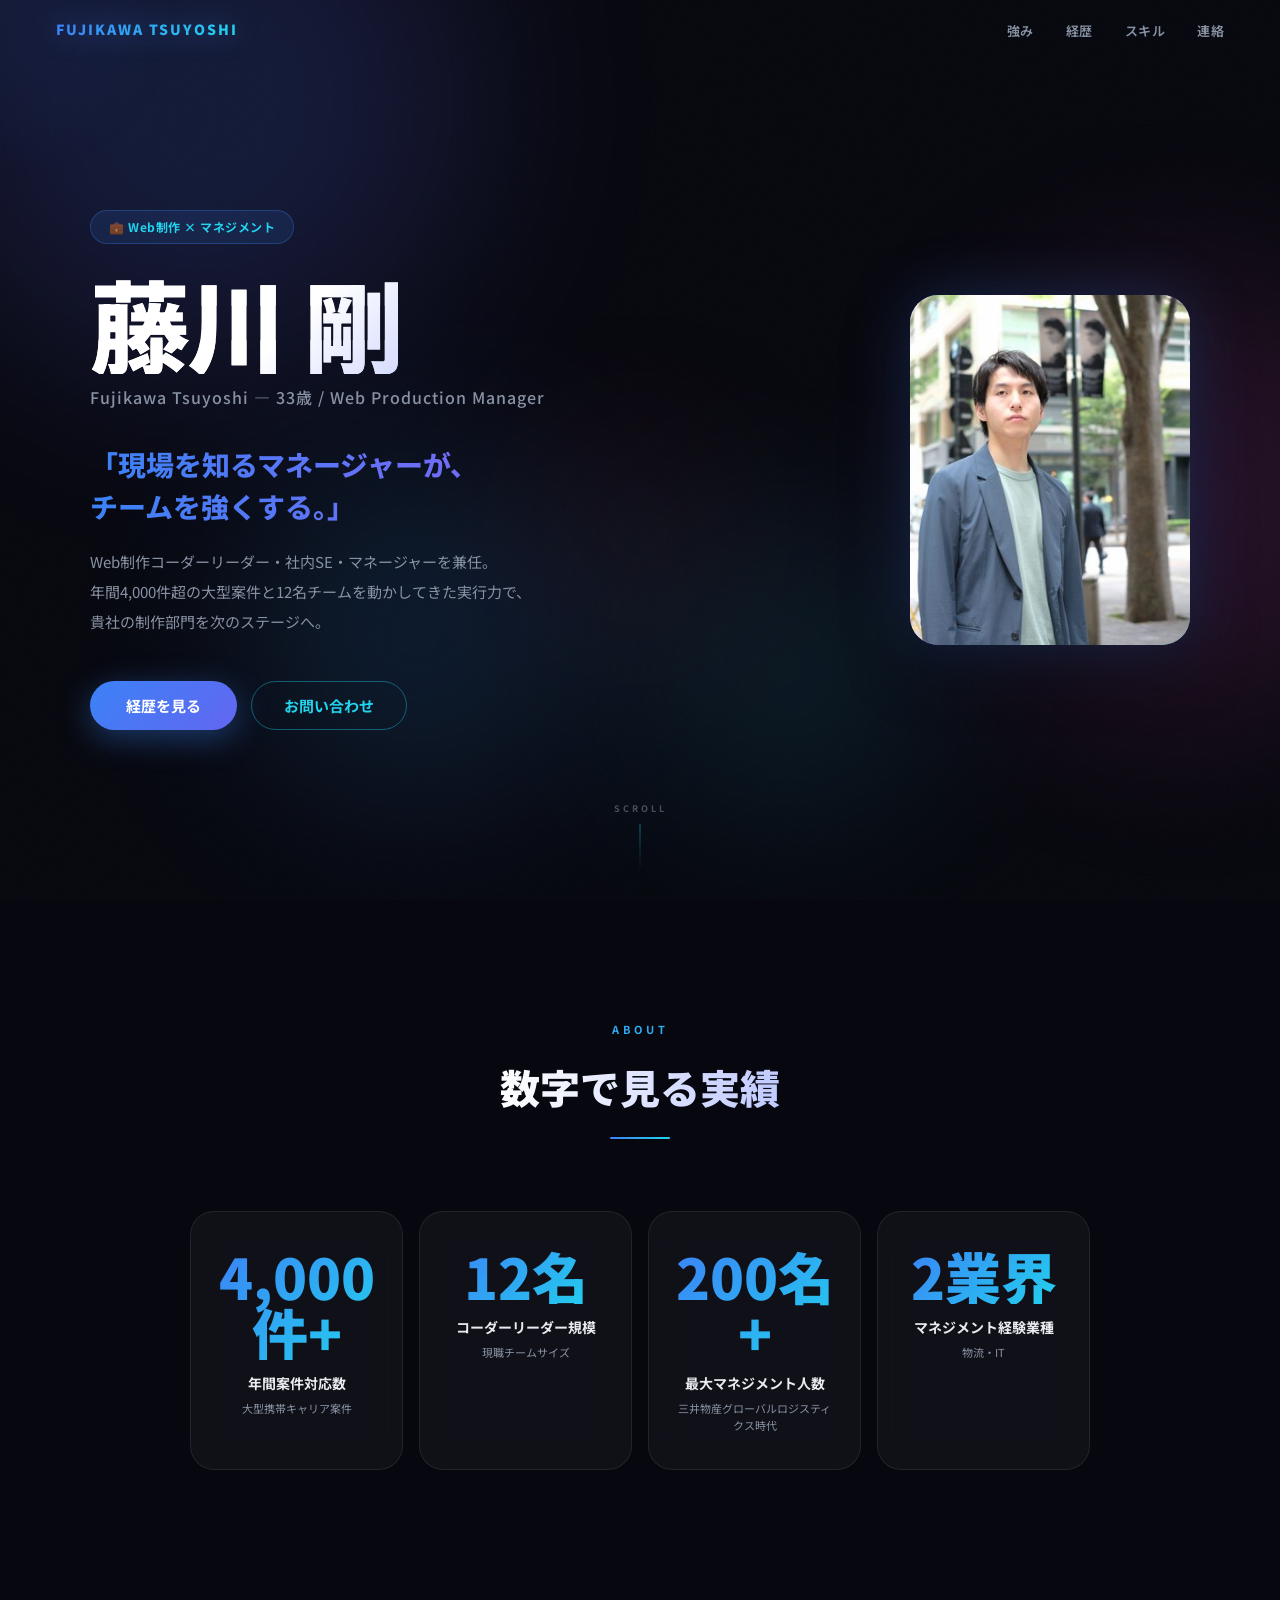
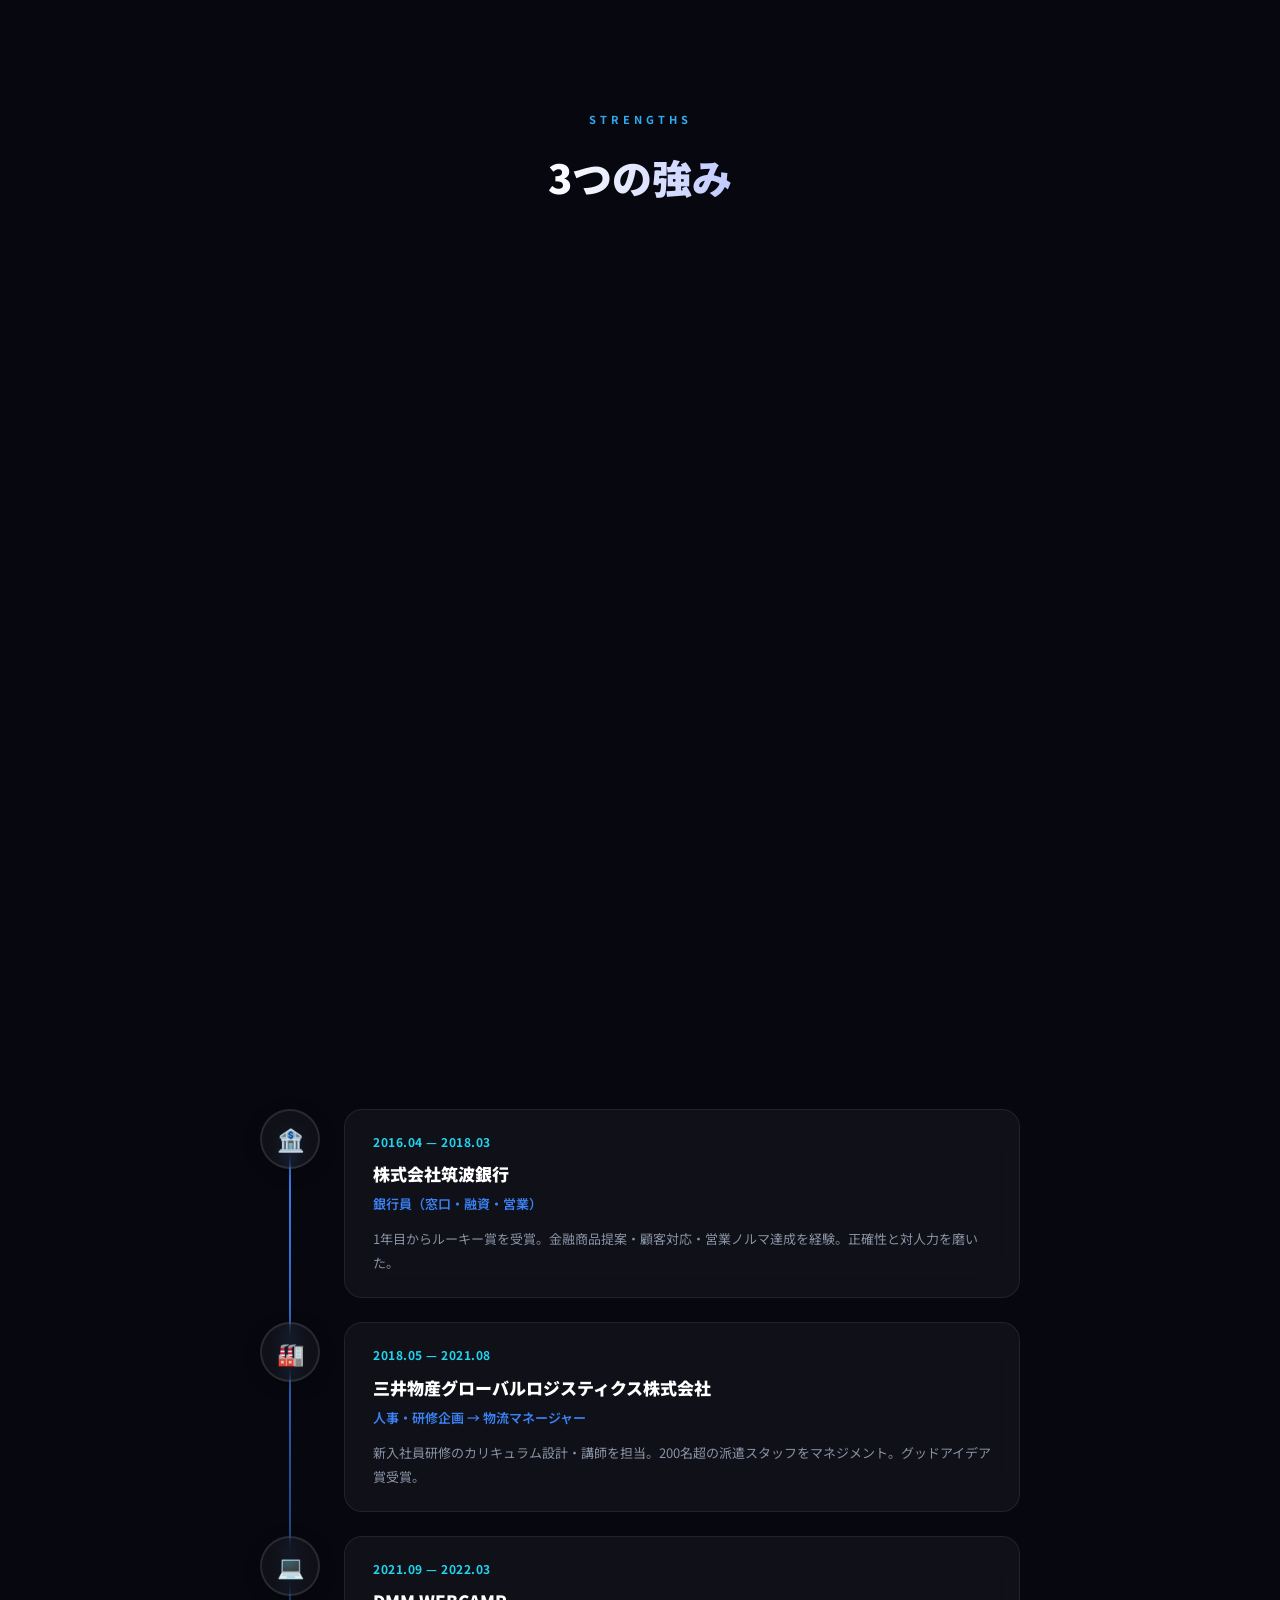
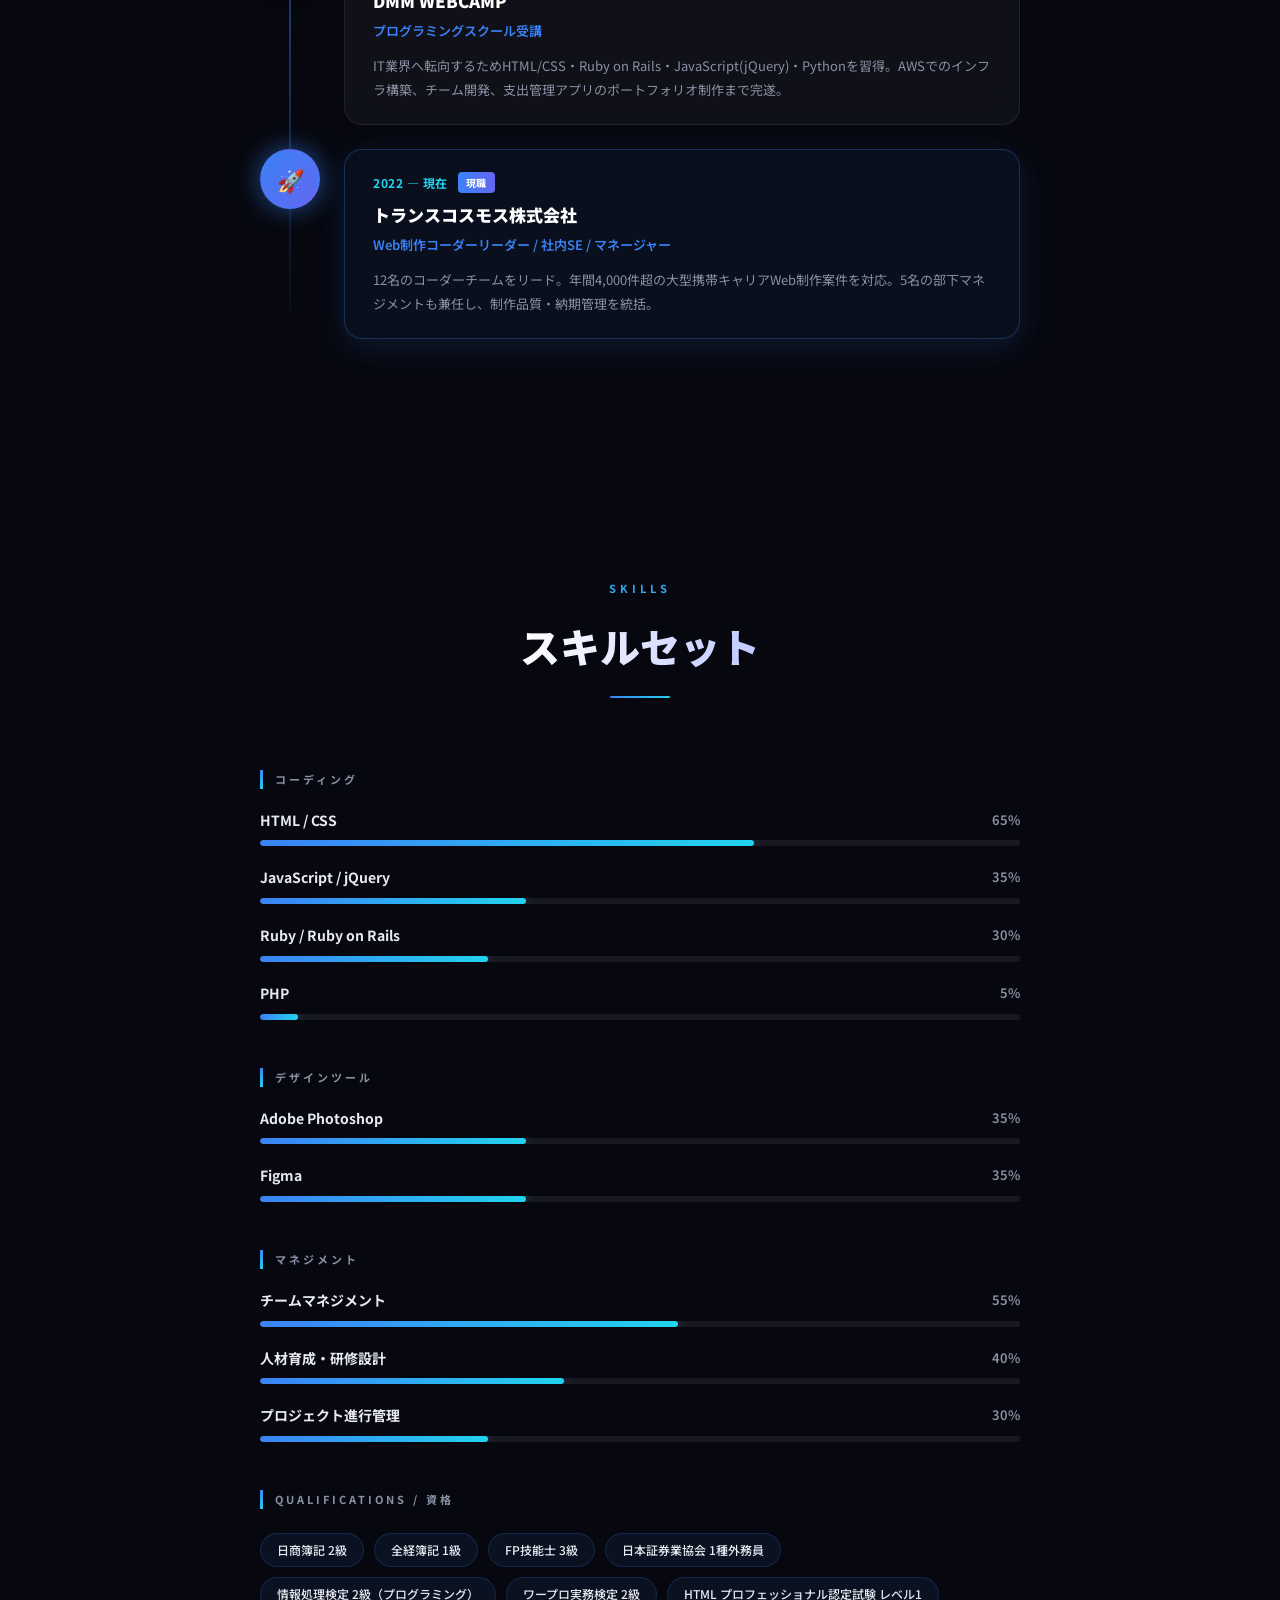
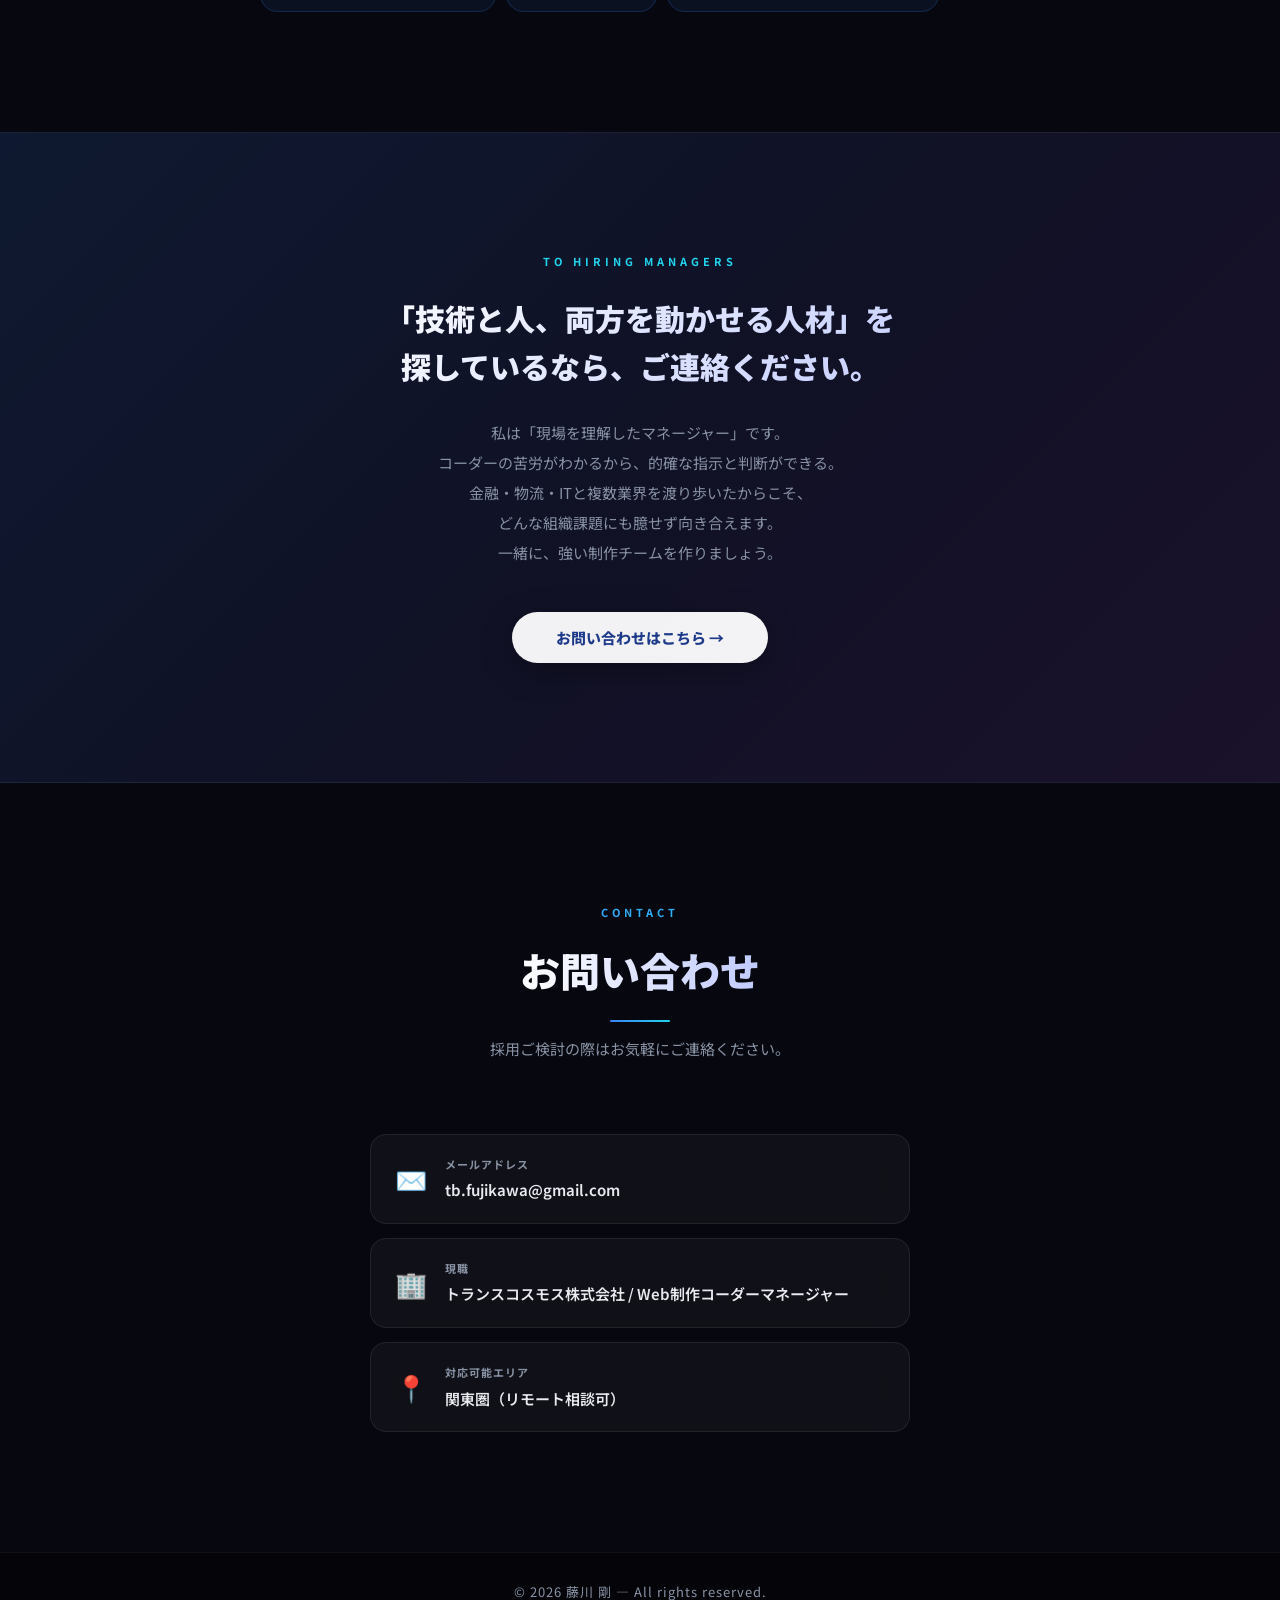
==== index.html @ 3976e16c "Add files via upload" ====
<!DOCTYPE html>
<html lang="ja">
<head>
<meta charset="UTF-8">
<meta name="viewport" content="width=device-width, initial-scale=1.0">
<title>藤川 剛 — Portfolio</title>
<link rel="preconnect" href="https://fonts.googleapis.com">
<link href="https://fonts.googleapis.com/css2?family=Noto+Sans+JP:wght@400;500;700;900&display=swap" rel="stylesheet">
<style>

/* ── CURSOR GLOW ── */
.cursor-glow {
  position: fixed; width: 400px; height: 400px;
  border-radius: 50%; pointer-events: none; z-index: 0;
  background: radial-gradient(circle, rgba(59,130,246,0.08) 0%, transparent 65%);
  transform: translate(-50%,-50%);
  transition: opacity 0.5s;
}

/* ── NOISE OVERLAY ── */
body::before {
  content: ''; position: fixed; inset: 0; z-index: 0;
  opacity: 0.025; pointer-events: none;
  background-image: url("data:image/svg+xml,%3Csvg xmlns='http://www.w3.org/2000/svg' width='300' height='300'%3E%3Cfilter id='n'%3E%3CfeTurbulence type='fractalNoise' baseFrequency='0.65' numOctaves='3' stitchTiles='stitch'/%3E%3C/filter%3E%3Crect width='300' height='300' filter='url(%23n)' opacity='1'/%3E%3C/svg%3E");
}

/* ── FLOATING PARTICLES ── */
.particles { position: fixed; inset: 0; z-index: 0; pointer-events: none; overflow: hidden; }
.particle {
  position: absolute; border-radius: 50%;
  background: var(--blue); opacity: 0;
  animation: particleFloat linear infinite;
}
@keyframes particleFloat {
  0%   { transform: translateY(100vh) scale(0); opacity: 0; }
  10%  { opacity: 0.6; }
  90%  { opacity: 0.3; }
  100% { transform: translateY(-100px) scale(1); opacity: 0; }
}

/* ── MAGNETIC BUTTON ── */
.btn-primary, .btn-outline, .btn-light {
  will-change: transform;
}

/* ── GLITCH TEXT ── */
.glitch {
  position: relative;
}
.glitch::before, .glitch::after {
  content: attr(data-text);
  position: absolute; inset: 0;
  background: linear-gradient(135deg, #fff 30%, #a5b4fc 70%, var(--cyan) 100%);
  -webkit-background-clip: text; -webkit-text-fill-color: transparent;
  background-clip: text;
}
.glitch::before {
  animation: glitchTop 4s infinite linear;
  clip-path: polygon(0 0, 100% 0, 100% 33%, 0 33%);
}
.glitch::after {
  animation: glitchBot 4s infinite linear;
  clip-path: polygon(0 67%, 100% 67%, 100% 100%, 0 100%);
}
@keyframes glitchTop {
  0%,90%,100% { transform: translate(0); opacity: 1; }
  92%   { transform: translate(-3px, -2px); opacity: 0.9; }
  94%   { transform: translate(2px, 1px);  opacity: 0.9; }
  96%   { transform: translate(-1px, 0);   opacity: 0.9; }
}
@keyframes glitchBot {
  0%,90%,100% { transform: translate(0); opacity: 1; }
  92%   { transform: translate(3px, 2px);  opacity: 0.9; }
  94%   { transform: translate(-2px, -1px); opacity: 0.9; }
  96%   { transform: translate(1px, 0);    opacity: 0.9; }
}

/* ── TYPEWRITER ── */
.typewriter {
  overflow: hidden; white-space: nowrap; border-right: 2px solid var(--cyan);
  width: 0; animation: typing 2.5s steps(30) 0.8s forwards, blinkCursor 0.8s step-end infinite;
}
@keyframes typing { to { width: 100%; } }
@keyframes blinkCursor { 50% { border-color: transparent; } }

/* ── SHIMMER BADGE ── */
.hero-badge {
  position: relative; overflow: hidden;
}
.hero-badge::after {
  content: ''; position: absolute;
  top: 0; left: -100%; width: 60%; height: 100%;
  background: linear-gradient(90deg, transparent, rgba(255,255,255,0.3), transparent);
  animation: shimmer 3s infinite 1.5s;
}
@keyframes shimmer {
  0%   { left: -100%; }
  100% { left: 200%; }
}

/* ── CARD ANIMATED BORDER ── */
.glass-animated {
  position: relative;
}
.glass-animated::before {
  content: ''; position: absolute; inset: -1px; border-radius: inherit; z-index: -1;
  background: conic-gradient(from var(--angle, 0deg), var(--blue), var(--purple), var(--cyan), var(--blue));
  opacity: 0; transition: opacity 0.4s;
  animation: rotateBorder 4s linear infinite paused;
}
.glass-animated:hover::before { opacity: 0.6; animation-play-state: running; }
@property --angle { syntax: '<angle>'; initial-value: 0deg; inherits: false; }
@keyframes rotateBorder { to { --angle: 360deg; } }

/* ── REVEAL ENHANCED ── */
.reveal {
  opacity: 0; transform: translateY(50px);
  transition: opacity 0.8s cubic-bezier(0.16,1,0.3,1), transform 0.8s cubic-bezier(0.16,1,0.3,1);
}
.reveal.from-left  { transform: translateX(-60px); }
.reveal.from-right { transform: translateX(60px); }
.reveal.scale-in   { transform: scale(0.85); }
.reveal.d1 { transition-delay: 0.1s; }
.reveal.d2 { transition-delay: 0.2s; }
.reveal.d3 { transition-delay: 0.3s; }
.reveal.d4 { transition-delay: 0.4s; }
.reveal.visible { opacity: 1; transform: none !important; }

/* ── HERO SUPER ENHANCED ── */
.hero-name {
  will-change: transform;
}

/* ── TIMELINE ENHANCED ── */
.tl-card {
  position: relative; overflow: hidden;
}
.tl-card::after {
  content: ''; position: absolute;
  top: 0; left: -100%; width: 50%; height: 100%;
  background: linear-gradient(90deg, transparent, rgba(59,130,246,0.05), transparent);
  transition: left 0.6s ease;
}
.tl-card:hover::after { left: 150%; }

/* ── SKILL FILL GLOW PULSE ── */
.skill-fill.filled {
  animation: skillGlow 2s ease-in-out infinite 1.5s;
}
@keyframes skillGlow {
  0%,100% { box-shadow: 0 0 8px rgba(59,130,246,0.4); }
  50%      { box-shadow: 0 0 20px rgba(34,211,238,0.7); }
}

/* ── NUMBER CARD ENHANCED ── */
.number-card {
  position: relative; overflow: hidden;
}
.number-card::after {
  content: ''; position: absolute; inset: 0;
  background: radial-gradient(circle at var(--mx,50%) var(--my,50%), rgba(59,130,246,0.12), transparent 60%);
  opacity: 0; transition: opacity 0.3s;
}
.number-card:hover::after { opacity: 1; }

/* ── STRENGTH CARD ENHANCED ── */
.strength-card {
  position: relative; overflow: hidden;
}
.strength-card::before {
  content: ''; position: absolute; inset: 0;
  background: radial-gradient(circle at 50% 0%, rgba(59,130,246,0.12), transparent 60%);
  transform: translateY(-100%); transition: transform 0.5s cubic-bezier(0.16,1,0.3,1);
}
.strength-card:hover::before { transform: translateY(0); }

/* ── SECTION DIVIDER ── */
.section-divider {
  width: 60px; height: 2px; margin: 16px auto 0;
  background: linear-gradient(90deg, var(--blue), var(--cyan));
  border-radius: 2px;
  animation: dividerExpand 0.8s ease forwards;
  transform-origin: center;
}
@keyframes dividerExpand {
  from { transform: scaleX(0); opacity: 0; }
  to   { transform: scaleX(1); opacity: 1; }
}

/* ── SCROLL PROGRESS BAR ── */
#scroll-progress {
  position: fixed; top: 0; left: 0; height: 2px; z-index: 9999;
  background: linear-gradient(90deg, var(--blue), var(--cyan), var(--purple));
  width: 0%; transition: width 0.1s linear;
  box-shadow: 0 0 10px rgba(59,130,246,0.6);
}

/* ── CONTACT CARD HOVER LINE ── */
.contact-card {
  position: relative; overflow: hidden;
}
.contact-card::before {
  content: ''; position: absolute; left: 0; top: 0; bottom: 0; width: 3px;
  background: linear-gradient(to bottom, var(--blue), var(--cyan));
  transform: scaleY(0); transform-origin: top;
  transition: transform 0.4s cubic-bezier(0.16,1,0.3,1);
}
.contact-card:hover::before { transform: scaleY(1); }

/* ── HERO SCROLL CTA BOUNCE ── */
.scroll-line { animation: scrollPulse 2s ease-in-out infinite; }
.scroll-ind { animation: bounceInd 2s ease-in-out infinite 2s; }
@keyframes bounceInd {
  0%,100% { transform: translateX(-50%) translateY(0); }
  50%      { transform: translateX(-50%) translateY(6px); }
}

/* ── SPARKLE ── */
@keyframes sparkle {
  0%   { transform: scale(0) rotate(0deg);   opacity: 1; }
  100% { transform: scale(1.5) rotate(180deg); opacity: 0; }
}

:root {
  --bg: #07080f;
  --bg2: #0d0f1a;
  --card: rgba(255,255,255,0.04);
  --card-border: rgba(255,255,255,0.08);
  --blue: #3b82f6;
  --blue-glow: rgba(59,130,246,0.35);
  --cyan: #22d3ee;
  --purple: #a855f7;
  --text: #e8eaf0;
  --muted: #8892a4;
  --white: #ffffff;
}

*, *::before, *::after { box-sizing: border-box; margin: 0; padding: 0; }
html { scroll-behavior: smooth; }
body {
  font-family: "Noto Sans JP","Hiragino Kaku Gothic ProN","Yu Gothic Medium",sans-serif;
  background: var(--bg);
  color: var(--text);
  line-height: 1.7;
  overflow-x: hidden;
}

/* ── BACKGROUND ORBS ── */
.orb-container {
  position: fixed; inset: 0; z-index: 0; pointer-events: none; overflow: hidden;
}
.orb {
  position: absolute; border-radius: 50%; filter: blur(90px);
}
.orb-1 {
  width: 700px; height: 700px; top: -250px; left: -150px;
  background: radial-gradient(circle, #3b82f6 0%, #6366f1 40%, transparent 70%);
  opacity: 0.18;
  animation: orbFloat1 20s cubic-bezier(0.45,0.05,0.55,0.95) infinite,
             orbPulse1 8s ease-in-out infinite,
             orbHue1 30s linear infinite;
}
.orb-2 {
  width: 550px; height: 550px; top: 25%; right: -180px;
  background: radial-gradient(circle, #a855f7 0%, #ec4899 40%, transparent 70%);
  opacity: 0.15;
  animation: orbFloat2 26s cubic-bezier(0.45,0.05,0.55,0.95) infinite,
             orbPulse2 11s ease-in-out infinite,
             orbHue2 35s linear infinite;
}
.orb-3 {
  width: 450px; height: 450px; bottom: 5%; left: 15%;
  background: radial-gradient(circle, #22d3ee 0%, #3b82f6 40%, transparent 70%);
  opacity: 0.14;
  animation: orbFloat3 18s cubic-bezier(0.45,0.05,0.55,0.95) infinite,
             orbPulse1 9s ease-in-out infinite 2s,
             orbHue1 25s linear infinite reverse;
}
.orb-4 {
  width: 350px; height: 350px; top: 55%; right: 25%;
  background: radial-gradient(circle, #6366f1 0%, #22d3ee 40%, transparent 70%);
  opacity: 0.12;
  animation: orbFloat4 28s cubic-bezier(0.45,0.05,0.55,0.95) infinite reverse,
             orbPulse2 13s ease-in-out infinite 1s;
}
.orb-5 {
  width: 250px; height: 250px; top: 45%; left: 40%;
  background: radial-gradient(circle, #f59e0b 0%, #ec4899 40%, transparent 70%);
  opacity: 0.08;
  animation: orbFloat5 15s ease-in-out infinite,
             orbPulse1 7s ease-in-out infinite 3s;
}

@keyframes orbFloat1 {
  0%   { transform: translate(0,0)          scale(1)    rotate(0deg); }
  15%  { transform: translate(80px,-60px)   scale(1.12) rotate(5deg); }
  30%  { transform: translate(40px,-100px)  scale(1.08) rotate(8deg); }
  50%  { transform: translate(-60px,80px)   scale(0.92) rotate(-4deg); }
  70%  { transform: translate(-100px,20px)  scale(1.06) rotate(-8deg); }
  85%  { transform: translate(50px,60px)    scale(0.96) rotate(3deg); }
  100% { transform: translate(0,0)          scale(1)    rotate(0deg); }
}
@keyframes orbFloat2 {
  0%   { transform: translate(0,0)           scale(1)    rotate(0deg); }
  20%  { transform: translate(-90px,50px)    scale(1.18) rotate(-6deg); }
  40%  { transform: translate(-60px,-70px)   scale(0.88) rotate(-10deg); }
  60%  { transform: translate(70px,-40px)    scale(1.12) rotate(5deg); }
  80%  { transform: translate(100px,60px)    scale(0.94) rotate(8deg); }
  100% { transform: translate(0,0)           scale(1)    rotate(0deg); }
}
@keyframes orbFloat3 {
  0%   { transform: translate(0,0)           scale(1)    rotate(0deg); }
  25%  { transform: translate(70px,-80px)    scale(1.1)  rotate(6deg); }
  50%  { transform: translate(-50px,-50px)   scale(0.9)  rotate(-5deg); }
  75%  { transform: translate(-80px,70px)    scale(1.08) rotate(-9deg); }
  100% { transform: translate(0,0)           scale(1)    rotate(0deg); }
}
@keyframes orbFloat4 {
  0%   { transform: translate(0,0)           scale(1); }
  20%  { transform: translate(60px,80px)     scale(1.15); }
  45%  { transform: translate(-70px,50px)    scale(0.85); }
  65%  { transform: translate(-40px,-80px)   scale(1.2); }
  85%  { transform: translate(80px,-40px)    scale(0.9); }
  100% { transform: translate(0,0)           scale(1); }
}
@keyframes orbFloat5 {
  0%,100% { transform: translate(0,0)         scale(1); }
  33%  { transform: translate(-120px,-60px)   scale(1.3); }
  66%  { transform: translate(80px,100px)     scale(0.7); }
}
@keyframes orbPulse1 {
  0%,100% { opacity: 0.18; filter: blur(90px); }
  50%      { opacity: 0.28; filter: blur(60px); }
}
@keyframes orbPulse2 {
  0%,100% { opacity: 0.15; filter: blur(90px); }
  50%      { opacity: 0.25; filter: blur(70px); }
}
@keyframes orbHue1 {
  0%   { filter: blur(90px) hue-rotate(0deg); }
  100% { filter: blur(90px) hue-rotate(360deg); }
}
@keyframes orbHue2 {
  0%   { filter: blur(90px) hue-rotate(0deg); }
  100% { filter: blur(90px) hue-rotate(-360deg); }
}

/* ── NAV ── */
.nav {
  position: fixed; top: 0; left: 0; right: 0; z-index: 200;
  padding: 16px clamp(20px,5vw,56px);
  display: flex; justify-content: space-between; align-items: center;
  transition: background 0.4s, backdrop-filter 0.4s;
}
.nav.scrolled {
  background: rgba(7,8,15,0.85);
  backdrop-filter: blur(20px);
  -webkit-backdrop-filter: blur(20px);
  border-bottom: 1px solid rgba(255,255,255,0.06);
}
.nav-logo {
  font-weight: 900; font-size: clamp(12px,2vw,14px);
  letter-spacing: 2px; white-space: nowrap;
  background: linear-gradient(90deg, var(--blue), var(--cyan));
  -webkit-background-clip: text; -webkit-text-fill-color: transparent;
  background-clip: text;
  filter: drop-shadow(0 0 12px rgba(59,130,246,0.5));
}
.nav-links { display: flex; gap: clamp(16px,2.5vw,32px); list-style: none; }
.nav-links button {
  background: none; border: none; cursor: pointer;
  font-size: 13px; color: var(--muted); font-weight: 600;
  font-family: inherit; opacity: 1; letter-spacing: 0.5px;
  transition: color 0.2s; padding: 4px 0;
  -webkit-tap-highlight-color: transparent;
  position: relative;
}
.nav-links button::after {
  content: ''; position: absolute; bottom: -2px; left: 0; right: 0; height: 1px;
  background: linear-gradient(90deg, var(--blue), var(--cyan));
  transform: scaleX(0); transition: transform 0.3s; transform-origin: left;
}
.nav-links button:hover { color: var(--white); }
.nav-links button:hover::after { transform: scaleX(1); }

.hamburger {
  display: none; flex-direction: column; gap: 5px;
  cursor: pointer; background: none; border: none; padding: 6px;
  -webkit-tap-highlight-color: transparent;
}
.hamburger span {
  display: block; width: 22px; height: 2px;
  background: var(--text); border-radius: 2px; transition: 0.3s;
}
.hamburger.open span:nth-child(1) { transform: translateY(7px) rotate(45deg); }
.hamburger.open span:nth-child(2) { opacity: 0; }
.hamburger.open span:nth-child(3) { transform: translateY(-7px) rotate(-45deg); }

.mobile-menu {
  display: none; position: fixed; top: 57px; left: 0; right: 0;
  background: rgba(7,8,15,0.96); border-bottom: 1px solid rgba(255,255,255,0.07);
  flex-direction: column; z-index: 199; padding: 8px 0;
  backdrop-filter: blur(20px); -webkit-backdrop-filter: blur(20px);
}
.mobile-menu.open { display: flex; }
.mobile-menu button {
  background: none; border: none; cursor: pointer;
  font-size: 15px; color: var(--text); font-weight: 600;
  font-family: inherit; padding: 14px 24px; text-align: left;
  -webkit-tap-highlight-color: transparent; transition: color 0.2s;
}
.mobile-menu button:active { color: var(--cyan); }

@media (max-width: 600px) {
  .nav-links { display: none; }
  .hamburger { display: flex; }
}

/* ── REVEAL ANIMATIONS ── */
.reveal {
  opacity: 0; transform: translateY(40px);
  transition: opacity 0.7s ease, transform 0.7s ease;
}
.reveal.from-left { transform: translateX(-40px); }
.reveal.from-right { transform: translateX(40px); }
.reveal.d1 { transition-delay: 0.1s; }
.reveal.d2 { transition-delay: 0.2s; }
.reveal.d3 { transition-delay: 0.3s; }
.reveal.visible { opacity: 1; transform: none !important; }

/* ── SECTION ── */
section {
  padding: clamp(80px,10vw,120px) clamp(20px,5vw,60px);
  position: relative; z-index: 1;
}
.section-header { text-align: center; margin-bottom: clamp(48px,6vw,72px); }
.eyebrow {
  font-size: 11px; font-weight: 700; letter-spacing: 4px; margin-bottom: 14px;
  text-transform: uppercase;
  background: linear-gradient(90deg, var(--blue), var(--cyan));
  -webkit-background-clip: text; -webkit-text-fill-color: transparent;
  background-clip: text;
}
.section-title { font-size: clamp(26px,4vw,40px); font-weight: 900; }
.section-title span {
  background: linear-gradient(90deg, var(--white), #c0caff);
  -webkit-background-clip: text; -webkit-text-fill-color: transparent;
  background-clip: text;
}

/* ── GLASS CARD MIXIN ── */
.glass {
  background: var(--card);
  border: 1px solid var(--card-border);
  backdrop-filter: blur(16px);
  -webkit-backdrop-filter: blur(16px);
}

/* ── HERO ── */
.hero {
  min-height: 100vh; min-height: 100svh;
  display: flex; flex-direction: column;
  align-items: center; justify-content: center;
  padding: clamp(100px,14vw,150px) clamp(20px,5vw,60px) clamp(80px,10vw,110px);
  position: relative; z-index: 1;
}
.hero-inner {
  display: flex; align-items: center; justify-content: center;
  gap: clamp(40px,6vw,80px);
  max-width: 1100px; width: 100%;
}
.hero-text { flex: 1; min-width: 0; text-align: left; }
.hero-photo-wrap {
  flex-shrink: 0;
  width: clamp(180px,24vw,280px);
  height: clamp(220px,30vw,350px);
  border-radius: 28px; overflow: hidden;
  position: relative;
  box-shadow: 0 0 60px rgba(59,130,246,0.25), 0 20px 60px rgba(0,0,0,0.5);
}
.hero-photo-wrap::before {
  content: ''; position: absolute; inset: -2px; border-radius: 30px; z-index: -1;
  background: linear-gradient(135deg, var(--blue), var(--purple), var(--cyan));
  animation: borderGlow 4s ease-in-out infinite;
}
@keyframes borderGlow {
  0%,100% { opacity: 0.6; }
  50% { opacity: 1; }
}
.hero-photo {
  width: 100%; height: 100%;
  object-fit: cover; object-position: center top; display: block;
}

.hero-badge {
  display: inline-flex; align-items: center; gap: 8px;
  background: rgba(59,130,246,0.12);
  border: 1px solid rgba(59,130,246,0.3);
  border-radius: 100px; padding: 6px 18px;
  font-size: 12px; font-weight: 700; letter-spacing: 0.5px; color: var(--cyan);
  margin-bottom: 28px;
  animation: fadeUp 0.9s ease both;
}
.hero-name {
  font-size: clamp(52px,9vw,100px); font-weight: 900;
  letter-spacing: -3px; line-height: 1.02; margin-bottom: 10px;
  background: linear-gradient(135deg, #fff 30%, #a5b4fc 70%, var(--cyan) 100%);
  -webkit-background-clip: text; -webkit-text-fill-color: transparent;
  background-clip: text;
  animation: fadeUp 0.9s 0.1s ease both;
}
.hero-sub {
  font-size: clamp(12px,1.8vw,16px); color: var(--muted); font-weight: 500;
  margin-bottom: 32px; letter-spacing: 1px;
  animation: fadeUp 0.9s 0.2s ease both;
}
.hero-catch {
  font-size: clamp(18px,2.8vw,28px); font-weight: 800; margin-bottom: 20px;
  line-height: 1.5;
  background: linear-gradient(90deg, var(--blue), var(--purple));
  -webkit-background-clip: text; -webkit-text-fill-color: transparent;
  background-clip: text;
  animation: fadeUp 0.9s 0.3s ease both;
}
.hero-desc {
  font-size: clamp(13px,1.6vw,15px); color: var(--muted);
  max-width: 520px; margin-bottom: 44px; line-height: 2;
  animation: fadeUp 0.9s 0.4s ease both;
}
.hero-buttons {
  display: flex; gap: 14px; flex-wrap: wrap;
  animation: fadeUp 0.9s 0.5s ease both;
}

.btn-primary {
  background: linear-gradient(135deg, var(--blue), #6366f1);
  color: #fff; border: none; border-radius: 100px;
  padding: 14px 36px; font-size: 15px; font-weight: 700;
  cursor: pointer; font-family: inherit;
  box-shadow: 0 8px 32px rgba(59,130,246,0.4);
  transition: transform 0.2s, box-shadow 0.2s;
  -webkit-tap-highlight-color: transparent;
  position: relative; overflow: hidden;
}
.btn-primary::after {
  content: ''; position: absolute; inset: 0;
  background: linear-gradient(135deg, rgba(255,255,255,0.2), transparent);
  opacity: 0; transition: opacity 0.3s;
}
.btn-primary:hover { transform: translateY(-3px); box-shadow: 0 14px 40px rgba(59,130,246,0.55); }
.btn-primary:hover::after { opacity: 1; }
.btn-primary:active { transform: scale(0.97); }

.btn-outline {
  background: transparent; color: var(--cyan);
  border: 1px solid rgba(34,211,238,0.4);
  border-radius: 100px; padding: 13px 32px;
  font-size: 15px; font-weight: 700; cursor: pointer; font-family: inherit;
  transition: background 0.3s, border-color 0.3s, box-shadow 0.3s;
  -webkit-tap-highlight-color: transparent;
}
.btn-outline:hover {
  background: rgba(34,211,238,0.1);
  border-color: var(--cyan);
  box-shadow: 0 0 20px rgba(34,211,238,0.2);
}
.btn-outline:active { transform: scale(0.97); }

.scroll-ind {
  position: absolute; bottom: 28px; left: 50%; transform: translateX(-50%);
  display: flex; flex-direction: column; align-items: center; gap: 8px;
  z-index: 2; opacity: 0.5;
}
.scroll-label { font-size: 9px; color: var(--muted); letter-spacing: 3px; font-weight: 700; }
.scroll-line {
  width: 1px; height: 48px;
  background: linear-gradient(to bottom, var(--cyan), transparent);
  animation: scrollPulse 2s ease-in-out infinite;
}

/* ── NUMBERS ── */
.numbers-section { background: transparent; }
.numbers-grid {
  display: grid;
  grid-template-columns: repeat(auto-fit, minmax(160px, 1fr));
  gap: 16px; max-width: 900px; margin: 0 auto;
}
.number-card {
  border-radius: 24px; padding: clamp(24px,3.5vw,36px) clamp(16px,2vw,24px);
  text-align: center; transition: transform 0.3s, box-shadow 0.3s;
  position: relative; overflow: hidden;
  cursor: default;
}
.number-card::before {
  content: ''; position: absolute; inset: 0; border-radius: 24px;
  background: linear-gradient(135deg, rgba(59,130,246,0.15), rgba(168,85,247,0.08));
  opacity: 0; transition: opacity 0.3s;
}
.number-card:hover { transform: translateY(-8px); box-shadow: 0 20px 60px rgba(59,130,246,0.2); }
.number-card:hover::before { opacity: 1; }
.number-value {
  font-size: clamp(36px,5.5vw,56px); font-weight: 900; line-height: 1;
  background: linear-gradient(135deg, var(--blue), var(--cyan));
  -webkit-background-clip: text; -webkit-text-fill-color: transparent;
  background-clip: text;
}
.number-label { font-size: clamp(12px,1.4vw,14px); font-weight: 700; color: var(--text); margin-top: 12px; }
.number-sub { font-size: 11px; color: var(--muted); margin-top: 5px; line-height: 1.5; }

/* ── STRENGTHS ── */
.strengths-grid {
  display: grid;
  grid-template-columns: repeat(auto-fit, minmax(280px, 1fr));
  gap: 24px; max-width: 1000px; margin: 0 auto;
}
.strength-card {
  border-radius: 24px; padding: clamp(28px,4vw,40px) clamp(24px,3vw,32px);
  transition: transform 0.3s, box-shadow 0.3s;
  position: relative; overflow: hidden;
}
.strength-card::after {
  content: ''; position: absolute; inset: -1px; border-radius: 24px; z-index: -1;
  background: linear-gradient(135deg, var(--blue), var(--purple), var(--cyan));
  opacity: 0; transition: opacity 0.4s;
}
.strength-card:hover { transform: translateY(-8px); box-shadow: 0 24px 64px rgba(59,130,246,0.2); }
.strength-card:hover::after { opacity: 0.3; }
.strength-icon { font-size: 44px; margin-bottom: 20px; display: block; }
.strength-title {
  font-size: clamp(16px,2vw,19px); font-weight: 900; margin-bottom: 14px;
  line-height: 1.4; color: var(--white);
}
.strength-body { font-size: 14px; color: var(--muted); line-height: 1.9; }

/* ── CAREER ── */
.career-section { background: transparent; }
.timeline { max-width: 760px; margin: 0 auto; position: relative; }
.timeline::before {
  content: ''; position: absolute;
  left: 29px; top: 28px; bottom: 28px; width: 2px;
  background: linear-gradient(to bottom, var(--blue), rgba(59,130,246,0.05));
}
.tl-item {
  display: flex; gap: clamp(16px,2.5vw,24px);
  margin-bottom: 24px; align-items: flex-start;
}
.tl-item:last-child { margin-bottom: 0; }
.tl-icon {
  width: 60px; height: 60px; flex-shrink: 0; border-radius: 50%;
  border: 2px solid rgba(255,255,255,0.1);
  display: flex; align-items: center; justify-content: center;
  font-size: 22px; z-index: 1;
  background: rgba(255,255,255,0.04);
  backdrop-filter: blur(8px);
  box-shadow: 0 4px 16px rgba(0,0,0,0.3);
  transition: box-shadow 0.3s;
}
.tl-icon.cur {
  background: linear-gradient(135deg, var(--blue), #6366f1);
  border-color: transparent;
  box-shadow: 0 0 24px rgba(59,130,246,0.6), 0 4px 16px rgba(0,0,0,0.3);
  animation: iconPulse 2.5s ease-in-out infinite;
}
@keyframes iconPulse {
  0%,100% { box-shadow: 0 0 24px rgba(59,130,246,0.6), 0 4px 16px rgba(0,0,0,0.3); }
  50% { box-shadow: 0 0 40px rgba(59,130,246,0.9), 0 4px 24px rgba(0,0,0,0.4); }
}
.tl-card {
  flex: 1; border-radius: 18px;
  padding: clamp(16px,2.5vw,22px) clamp(18px,2.5vw,28px);
  min-width: 0; transition: transform 0.3s, box-shadow 0.3s;
}
.tl-card:hover { transform: translateX(6px); box-shadow: 0 12px 40px rgba(59,130,246,0.15); }
.tl-card.cur {
  border-color: rgba(59,130,246,0.3) !important;
  background: rgba(59,130,246,0.06) !important;
  box-shadow: 0 8px 32px rgba(59,130,246,0.15);
}
.tl-period {
  font-size: 12px; color: var(--cyan); font-weight: 700;
  margin-bottom: 8px; display: flex; align-items: center; gap: 10px; flex-wrap: wrap;
  letter-spacing: 0.5px;
}
.cur-badge {
  background: linear-gradient(90deg, var(--blue), #6366f1); color: #fff;
  border-radius: 4px; padding: 2px 8px; font-size: 10px; font-weight: 700;
}
.tl-company { font-size: clamp(14px,2vw,17px); font-weight: 900; margin-bottom: 4px; color: var(--white); }
.tl-role { font-size: 13px; color: var(--blue); font-weight: 600; margin-bottom: 12px; }
.tl-note { font-size: 13px; color: var(--muted); line-height: 1.85; }

/* ── SKILLS ── */
.skills-inner { max-width: 760px; margin: 0 auto; }
.skill-cat-label {
  font-size: 11px; font-weight: 700; letter-spacing: 3px; margin-bottom: 20px;
  text-transform: uppercase; padding-left: 12px;
  border-left: 3px solid; border-image: linear-gradient(to bottom, var(--blue), var(--cyan)) 1;
  color: var(--muted);
}
.skill-cat { margin-bottom: 48px; }
.skill-item { margin-bottom: 20px; }
.skill-row { display: flex; justify-content: space-between; margin-bottom: 8px; }
.skill-name { font-size: 14px; font-weight: 700; color: var(--text); }
.skill-pct { font-size: 13px; color: var(--muted); font-weight: 600; }
.skill-track {
  height: 6px; background: rgba(255,255,255,0.07);
  border-radius: 3px; overflow: hidden;
}
.skill-fill {
  height: 100%; border-radius: 3px;
  background: linear-gradient(90deg, var(--blue), var(--cyan));
  width: 0%; transition: width 1.2s cubic-bezier(0.16,1,0.3,1) 0.2s;
  box-shadow: 0 0 12px rgba(59,130,246,0.4);
}
.quals { display: flex; flex-wrap: wrap; gap: 10px; margin-top: 24px; }
.qual-tag {
  background: rgba(59,130,246,0.08); border: 1px solid rgba(59,130,246,0.2);
  border-radius: 100px; padding: 6px 16px; font-size: 12px; font-weight: 500;
  color: var(--text); transition: background 0.2s, border-color 0.2s;
}
.qual-tag:hover { background: rgba(59,130,246,0.16); border-color: rgba(59,130,246,0.4); }

/* ── MESSAGE ── */
.msg-section {
  position: relative; text-align: center; overflow: hidden;
  background: transparent;
}
.msg-section::before {
  content: ''; position: absolute; inset: 0;
  background: linear-gradient(135deg, rgba(59,130,246,0.15) 0%, rgba(99,102,241,0.1) 50%, rgba(168,85,247,0.12) 100%);
  border-top: 1px solid rgba(255,255,255,0.06);
  border-bottom: 1px solid rgba(255,255,255,0.06);
}
.msg-inner { max-width: 680px; margin: 0 auto; position: relative; z-index: 1; }
.msg-eyebrow { font-size: 11px; letter-spacing: 4px; margin-bottom: 24px; font-weight: 700; color: var(--cyan); }
.msg-title {
  font-size: clamp(20px,3.2vw,30px); font-weight: 900; margin-bottom: 28px;
  line-height: 1.6;
  background: linear-gradient(135deg, var(--white), #c0caff);
  -webkit-background-clip: text; -webkit-text-fill-color: transparent;
  background-clip: text;
}
.msg-body { font-size: clamp(13px,1.7vw,15px); color: var(--muted); line-height: 2; margin-bottom: 44px; }
.btn-light {
  background: rgba(255,255,255,0.95); color: #1e3a8a; border: none;
  border-radius: 100px; padding: 15px 44px;
  font-size: 15px; font-weight: 800; cursor: pointer; font-family: inherit;
  box-shadow: 0 8px 32px rgba(0,0,0,0.3);
  transition: transform 0.2s, box-shadow 0.2s;
  -webkit-tap-highlight-color: transparent;
}
.btn-light:hover { transform: translateY(-3px); box-shadow: 0 14px 44px rgba(0,0,0,0.4); }
.btn-light:active { transform: scale(0.97); }

/* ── CONTACT ── */
.contact-inner { max-width: 540px; margin: 0 auto; display: flex; flex-direction: column; gap: 14px; }
.contact-card {
  display: flex; align-items: center; gap: 18px;
  border-radius: 16px; padding: 20px 24px;
  transition: transform 0.3s, box-shadow 0.3s;
}
.contact-card:hover { transform: translateX(6px); box-shadow: 0 8px 32px rgba(59,130,246,0.15); }
.contact-icon { font-size: 26px; flex-shrink: 0; }
.contact-lbl { font-size: 11px; color: var(--muted); font-weight: 700; letter-spacing: 1px; margin-bottom: 4px; text-transform: uppercase; }
.contact-val { font-size: clamp(13px,1.8vw,15px); font-weight: 600; color: var(--text); word-break: break-all; }

/* ── FOOTER ── */
footer {
  position: relative; z-index: 1;
  background: rgba(0,0,0,0.4);
  border-top: 1px solid rgba(255,255,255,0.05);
  color: var(--muted); text-align: center;
  padding: 28px; font-size: 13px; letter-spacing: 1px;
}

/* ── KEYFRAMES ── */
@keyframes fadeUp {
  from { opacity: 0; transform: translateY(30px); }
  to   { opacity: 1; transform: none; }
}
@keyframes scrollPulse {
  0%,100% { opacity: 1; }
  50%      { opacity: 0.2; }
}

/* ── MOBILE ── */
@media (max-width: 700px) {
  .hero { padding-top: 110px; padding-bottom: 70px; justify-content: flex-start; }
  .hero-inner { flex-direction: column-reverse; text-align: center; gap: 28px; }
  .hero-text { text-align: center; }
  .hero-buttons { justify-content: center !important; }
  .hero-photo-wrap { width: clamp(140px,45vw,200px); height: clamp(170px,55vw,250px); }
  .scroll-ind { display: none; }
}
@media (max-width: 480px) {
  .timeline::before { left: 24px; }
  .tl-icon { width: 50px; height: 50px; font-size: 18px; }
  .tl-item { gap: 12px; }
  .strengths-grid { grid-template-columns: 1fr; }
  .numbers-grid { grid-template-columns: repeat(2, 1fr); }
}
@media (max-width: 360px) {
  .numbers-grid { grid-template-columns: 1fr 1fr; gap: 10px; }
  .btn-primary, .btn-outline { padding: 12px 24px; font-size: 14px; }
}
</style>
</head>
<body>
<div id="scroll-progress"></div>
<div class="cursor-glow"></div>
<div class="particles"></div>

<div class="orb-container">
  <div class="orb orb-1"></div>
  <div class="orb orb-2"></div>
  <div class="orb orb-3"></div>
  <div class="orb orb-4"></div>
  <div class="orb orb-5"></div>
</div>

<!-- NAV -->
<nav class="nav" id="nav">
  <div class="nav-logo">FUJIKAWA TSUYOSHI</div>
  <ul class="nav-links">
    <li><button onclick="goTo('about')">強み</button></li>
    <li><button onclick="goTo('career')">経歴</button></li>
    <li><button onclick="goTo('skills')">スキル</button></li>
    <li><button onclick="goTo('contact')">連絡</button></li>
  </ul>
  <button class="hamburger" id="hamburger" aria-label="メニュー">
    <span></span><span></span><span></span>
  </button>
</nav>

<!-- MOBILE MENU -->
<div class="mobile-menu" id="mobileMenu">
  <button onclick="goTo('about')">💪 強み</button>
  <button onclick="goTo('career')">📋 経歴</button>
  <button onclick="goTo('skills')">⚙️ スキル</button>
  <button onclick="goTo('contact')">✉️ 連絡</button>
</div>

<!-- HERO -->
<section class="hero" id="top">
  <div class="hero-inner">
    <div class="hero-text">
      <div class="hero-badge">💼 Web制作 × マネジメント</div>
      <h1 class="hero-name glitch" data-text="藤川 剛">藤川 剛</h1>
      <div class="hero-sub">Fujikawa Tsuyoshi — 33歳 / Web Production Manager</div>
      <div class="hero-catch">「現場を知るマネージャーが、<br>チームを強くする。」</div>
      <p class="hero-desc">
        Web制作コーダーリーダー・社内SE・マネージャーを兼任。<br>
        年間4,000件超の大型案件と12名チームを動かしてきた実行力で、<br>
        貴社の制作部門を次のステージへ。
      </p>
      <div class="hero-buttons">
        <button class="btn-primary" onclick="goTo('career')">経歴を見る</button>
        <button class="btn-outline" onclick="goTo('contact')">お問い合わせ</button>
      </div>
    </div>
    <div class="hero-photo-wrap">
      <img class="hero-photo" src="[data-uri]" alt="藤川 剛">
    </div>
  </div>
  <div class="scroll-ind">
    <div class="scroll-label">SCROLL</div>
    <div class="scroll-line"></div>
  </div>
</section>

<!-- NUMBERS -->
<section class="numbers-section" id="about">
  <div class="section-header reveal">
    <div class="eyebrow">ABOUT</div>
    <h2 class="section-title"><span>数字で見る実績</span></h2>
    <div class="section-divider"></div>
  </div>
  <div class="numbers-grid">
    <div class="number-card glass reveal">
      <div class="number-value"><span data-target="4000" data-dur="2000">0</span>件+</div>
      <div class="number-label">年間案件対応数</div>
      <div class="number-sub">大型携帯キャリア案件</div>
    </div>
    <div class="number-card glass reveal d1">
      <div class="number-value"><span data-target="12" data-dur="1200">0</span>名</div>
      <div class="number-label">コーダーリーダー規模</div>
      <div class="number-sub">現職チームサイズ</div>
    </div>
    <div class="number-card glass reveal d2">
      <div class="number-value"><span data-target="200" data-dur="1500">0</span>名+</div>
      <div class="number-label">最大マネジメント人数</div>
      <div class="number-sub">三井物産グローバルロジスティクス時代</div>
    </div>
    <div class="number-card glass reveal d3">
      <div class="number-value"><span data-target="2" data-dur="800">0</span>業界</div>
      <div class="number-label">マネジメント経験業種</div>
      <div class="number-sub">物流・IT</div>
    </div>
  </div>
</section>

<!-- STRENGTHS -->
<section id="strengths">
  <div class="section-header reveal">
    <div class="eyebrow">STRENGTHS</div>
    <h2 class="section-title"><span>3つの強み</span></h2>
    <div class="section-divider"></div>
  </div>
  <div class="strengths-grid">
    <div class="strength-card glass glass-animated reveal">
      <span class="strength-icon">🎯</span>
      <h3 class="strength-title">技術がわかるマネージャー</h3>
      <p class="strength-body">自身もHTML/CSSで実装できるからこそ、現場の課題を正確に把握。コーダー12名のリーダーとして、技術的な判断と人的マネジメントを両立します。</p>
    </div>
    <div class="strength-card glass glass-animated reveal d1">
      <span class="strength-icon">📊</span>
      <h3 class="strength-title">大規模案件の実行力</h3>
      <p class="strength-body">年間4,000件超の大型携帯キャリア案件を管理。優先度整理・リソース配分・進捗管理を高速で回し、品質と納期を守り続けています。</p>
    </div>
    <div class="strength-card glass reveal d2">
      <span class="strength-icon">🤝</span>
      <h3 class="strength-title">多業種で磨いたマネジメント力</h3>
      <p class="strength-body">物流・ITの2業界で培ってきた現場経験。三井物産では200名超のチームを統括し、現職ではコーダーリーダーとして12名を束ねる。業種を超えて人を動かし、成果を出せる地力があります。</p>
    </div>
  </div>
</section>

<!-- CAREER -->
<section class="career-section" id="career">
  <div class="section-header reveal">
    <div class="eyebrow">CAREER</div>
    <h2 class="section-title"><span>キャリア経歴</span></h2>
    <div class="section-divider"></div>
  </div>
  <div class="timeline">
    <div class="tl-item reveal from-left">
      <div class="tl-icon">🏦</div>
      <div class="tl-card glass">
        <div class="tl-period">2016.04 — 2018.03</div>
        <div class="tl-company">株式会社筑波銀行</div>
        <div class="tl-role">銀行員（窓口・融資・営業）</div>
        <div class="tl-note">1年目からルーキー賞を受賞。金融商品提案・顧客対応・営業ノルマ達成を経験。正確性と対人力を磨いた。</div>
      </div>
    </div>
    <div class="tl-item reveal from-left d1">
      <div class="tl-icon">🏭</div>
      <div class="tl-card glass">
        <div class="tl-period">2018.05 — 2021.08</div>
        <div class="tl-company">三井物産グローバルロジスティクス株式会社</div>
        <div class="tl-role">人事・研修企画 → 物流マネージャー</div>
        <div class="tl-note">新入社員研修のカリキュラム設計・講師を担当。200名超の派遣スタッフをマネジメント。グッドアイデア賞受賞。</div>
      </div>
    </div>
    <div class="tl-item reveal from-left d2">
      <div class="tl-icon">💻</div>
      <div class="tl-card glass">
        <div class="tl-period">2021.09 — 2022.03</div>
        <div class="tl-company">DMM WEBCAMP</div>
        <div class="tl-role">プログラミングスクール受講</div>
        <div class="tl-note">IT業界へ転向するためHTML/CSS・Ruby on Rails・JavaScript(jQuery)・Pythonを習得。AWSでのインフラ構築、チーム開発、支出管理アプリのポートフォリオ制作まで完遂。</div>
      </div>
    </div>
    <div class="tl-item reveal from-left d3">
      <div class="tl-icon cur">🚀</div>
      <div class="tl-card glass cur">
        <div class="tl-period">2022 — 現在<span class="cur-badge">現職</span></div>
        <div class="tl-company">トランスコスモス株式会社</div>
        <div class="tl-role">Web制作コーダーリーダー / 社内SE / マネージャー</div>
        <div class="tl-note">12名のコーダーチームをリード。年間4,000件超の大型携帯キャリアWeb制作案件を対応。5名の部下マネジメントも兼任し、制作品質・納期管理を統括。</div>
      </div>
    </div>
  </div>
</section>

<!-- SKILLS -->
<section id="skills">
  <div class="section-header reveal">
    <div class="eyebrow">SKILLS</div>
    <h2 class="section-title"><span>スキルセット</span></h2>
    <div class="section-divider"></div>
  </div>
  <div class="skills-inner">
    <div class="skill-cat reveal">
      <div class="skill-cat-label">コーディング</div>
      <div class="skill-item">
        <div class="skill-row"><span class="skill-name">HTML / CSS</span><span class="skill-pct">65%</span></div>
        <div class="skill-track"><div class="skill-fill" data-width="65"></div></div>
      </div>
      <div class="skill-item">
        <div class="skill-row"><span class="skill-name">JavaScript / jQuery</span><span class="skill-pct">35%</span></div>
        <div class="skill-track"><div class="skill-fill" data-width="35"></div></div>
      </div>
      <div class="skill-item">
        <div class="skill-row"><span class="skill-name">Ruby / Ruby on Rails</span><span class="skill-pct">30%</span></div>
        <div class="skill-track"><div class="skill-fill" data-width="30"></div></div>
      </div>
      <div class="skill-item">
        <div class="skill-row"><span class="skill-name">PHP</span><span class="skill-pct">5%</span></div>
        <div class="skill-track"><div class="skill-fill" data-width="5"></div></div>
      </div>
    </div>
    <div class="skill-cat reveal">
      <div class="skill-cat-label">デザインツール</div>
      <div class="skill-item">
        <div class="skill-row"><span class="skill-name">Adobe Photoshop</span><span class="skill-pct">35%</span></div>
        <div class="skill-track"><div class="skill-fill" data-width="35"></div></div>
      </div>
      <div class="skill-item">
        <div class="skill-row"><span class="skill-name">Figma</span><span class="skill-pct">35%</span></div>
        <div class="skill-track"><div class="skill-fill" data-width="35"></div></div>
      </div>
    </div>
    <div class="skill-cat reveal">
      <div class="skill-cat-label">マネジメント</div>
      <div class="skill-item">
        <div class="skill-row"><span class="skill-name">チームマネジメント</span><span class="skill-pct">55%</span></div>
        <div class="skill-track"><div class="skill-fill" data-width="55"></div></div>
      </div>
      <div class="skill-item">
        <div class="skill-row"><span class="skill-name">人材育成・研修設計</span><span class="skill-pct">40%</span></div>
        <div class="skill-track"><div class="skill-fill" data-width="40"></div></div>
      </div>
      <div class="skill-item">
        <div class="skill-row"><span class="skill-name">プロジェクト進行管理</span><span class="skill-pct">30%</span></div>
        <div class="skill-track"><div class="skill-fill" data-width="30"></div></div>
      </div>
    </div>
    <div class="reveal">
      <div class="skill-cat-label">QUALIFICATIONS / 資格</div>
      <div class="quals">
        <span class="qual-tag">日商簿記 2級</span>
        <span class="qual-tag">全経簿記 1級</span>
        <span class="qual-tag">FP技能士 3級</span>
        <span class="qual-tag">日本証券業協会 1種外務員</span>
        <span class="qual-tag">情報処理検定 2級（プログラミング）</span>
        <span class="qual-tag">ワープロ実務検定 2級</span>
        <span class="qual-tag">HTML プロフェッショナル認定試験 レベル1</span>
      </div>
    </div>
  </div>
</section>

<!-- MESSAGE -->
<section class="msg-section">
  <div class="msg-inner reveal">
    <div class="msg-eyebrow">TO HIRING MANAGERS</div>
    <h2 class="msg-title">「技術と人、両方を動かせる人材」を<br>探しているなら、ご連絡ください。</h2>
    <p class="msg-body">
      私は「現場を理解したマネージャー」です。<br>
      コーダーの苦労がわかるから、的確な指示と判断ができる。<br>
      金融・物流・ITと複数業界を渡り歩いたからこそ、<br>
      どんな組織課題にも臆せず向き合えます。<br>
      一緒に、強い制作チームを作りましょう。
    </p>
    <button class="btn-light" onclick="goTo('contact')">お問い合わせはこちら →</button>
  </div>
</section>

<!-- CONTACT -->
<section id="contact">
  <div class="section-header reveal">
    <div class="eyebrow">CONTACT</div>
    <h2 class="section-title"><span>お問い合わせ</span></h2>
    <div class="section-divider"></div>
    <p style="color:var(--muted);font-size:15px;margin-top:14px;">採用ご検討の際はお気軽にご連絡ください。</p>
  </div>
  <div class="contact-inner">
    <div class="contact-card glass">
      <span class="contact-icon">✉️</span>
      <div>
        <div class="contact-lbl">メールアドレス</div>
        <div class="contact-val">tb.fujikawa@gmail.com</div>
      </div>
    </div>
    <div class="contact-card glass">
      <span class="contact-icon">🏢</span>
      <div>
        <div class="contact-lbl">現職</div>
        <div class="contact-val">トランスコスモス株式会社 / Web制作コーダーマネージャー</div>
      </div>
    </div>
    <div class="contact-card glass">
      <span class="contact-icon">📍</span>
      <div>
        <div class="contact-lbl">対応可能エリア</div>
        <div class="contact-val">関東圏（リモート相談可）</div>
      </div>
    </div>
  </div>
</section>

<footer>© 2026 藤川 剛 — All rights reserved.</footer>

<script>
// ── SCROLL PROGRESS ──
var prog = document.getElementById('scroll-progress');
window.addEventListener('scroll', function() {
  var pct = window.scrollY / (document.body.scrollHeight - window.innerHeight) * 100;
  if (prog) prog.style.width = pct + '%';
  document.getElementById('nav').classList.toggle('scrolled', window.scrollY > 60);
}, { passive: true });

// ── CURSOR GLOW ──
var cursorGlow = document.querySelector('.cursor-glow');
document.addEventListener('mousemove', function(e) {
  if (cursorGlow) {
    cursorGlow.style.left = e.clientX + 'px';
    cursorGlow.style.top  = e.clientY + 'px';
  }
  // number card mouse tracking
  document.querySelectorAll('.number-card').forEach(function(card) {
    var r = card.getBoundingClientRect();
    var x = ((e.clientX - r.left) / r.width * 100).toFixed(1);
    var y = ((e.clientY - r.top) / r.height * 100).toFixed(1);
    card.style.setProperty('--mx', x + '%');
    card.style.setProperty('--my', y + '%');
  });
});

// ── MAGNETIC BUTTONS ──
document.querySelectorAll('.btn-primary, .btn-outline, .btn-light').forEach(function(btn) {
  btn.addEventListener('mousemove', function(e) {
    var r = btn.getBoundingClientRect();
    var dx = (e.clientX - r.left - r.width/2) * 0.25;
    var dy = (e.clientY - r.top  - r.height/2) * 0.25;
    btn.style.transform = 'translate(' + dx + 'px,' + dy + 'px) translateY(-3px)';
  });
  btn.addEventListener('mouseleave', function() {
    btn.style.transform = '';
  });
});

// ── SPARKLE ON BUTTON CLICK ──
document.querySelectorAll('.btn-primary, .btn-light').forEach(function(btn) {
  btn.addEventListener('click', function(e) {
    for (var i = 0; i < 6; i++) {
      var spark = document.createElement('span');
      spark.style.cssText = 'position:fixed;width:6px;height:6px;border-radius:50%;background:' +
        ['#3b82f6','#22d3ee','#a855f7','#fff'][i%4] + ';left:' + e.clientX + 'px;top:' + e.clientY +
        'px;pointer-events:none;z-index:9999;transform:translate(-50%,-50%) rotate(' + (i*60) + 'deg) translateX(' + (20+Math.random()*30) + 'px)';
      spark.style.animation = 'sparkle 0.6s ease-out forwards';
      document.body.appendChild(spark);
      setTimeout(function(s) { s.remove(); }, 700, spark);
    }
  });
});

// ── HAMBURGER ──
var hamburger = document.getElementById('hamburger');
var mobileMenu = document.getElementById('mobileMenu');
hamburger.addEventListener('click', function() {
  hamburger.classList.toggle('open');
  mobileMenu.classList.toggle('open');
});

// ── SMOOTH SCROLL ──
function goTo(id) {
  var el = document.getElementById(id);
  if (el) el.scrollIntoView({ behavior: 'smooth' });
  hamburger.classList.remove('open');
  mobileMenu.classList.remove('open');
}

// ── COUNTER ANIMATION ──
function animateCounter(el, target, duration) {
  var start = performance.now();
  function update(now) {
    var p = Math.min((now - start) / duration, 1);
    var ease = 1 - Math.pow(1 - p, 4);
    el.textContent = Math.round(ease * target).toLocaleString();
    if (p < 1) requestAnimationFrame(update);
    else el.textContent = target.toLocaleString();
  }
  requestAnimationFrame(update);
}

// ── REVEAL OBSERVER ──
var revealObs = new IntersectionObserver(function(entries) {
  entries.forEach(function(e) {
    if (e.isIntersecting) {
      e.target.classList.add('visible');
      revealObs.unobserve(e.target);
    }
  });
}, { threshold: 0.08 });
document.querySelectorAll('.reveal').forEach(function(el) { revealObs.observe(el); });

// ── COUNTER OBSERVER ──
var countersDone = false;
var counterObs = new IntersectionObserver(function(entries) {
  entries.forEach(function(e) {
    if (e.isIntersecting && !countersDone) {
      countersDone = true;
      document.querySelectorAll('[data-target]').forEach(function(el) {
        animateCounter(el, parseInt(el.getAttribute('data-target')), parseInt(el.getAttribute('data-dur')) || 1800);
      });
    }
  });
}, { threshold: 0.2 });
var ng = document.querySelector('.numbers-grid');
if (ng) counterObs.observe(ng);

// ── SKILL BARS ──
var skillObs = new IntersectionObserver(function(entries) {
  entries.forEach(function(e) {
    if (e.isIntersecting) {
      e.target.querySelectorAll('.skill-fill').forEach(function(bar) {
        setTimeout(function() {
          bar.style.width = bar.getAttribute('data-width') + '%';
          setTimeout(function() { bar.classList.add('filled'); }, 1300);
        }, 100);
      });
      skillObs.unobserve(e.target);
    }
  });
}, { threshold: 0.15 });
document.querySelectorAll('.skill-cat').forEach(function(c) { skillObs.observe(c); });

// ── FLOATING PARTICLES ──
var pContainer = document.querySelector('.particles');
if (pContainer) {
  for (var i = 0; i < 20; i++) {
    var p = document.createElement('div');
    p.className = 'particle';
    var size = 2 + Math.random() * 4;
    var hue = [59,168,34,99][Math.floor(Math.random()*4)];
    p.style.cssText = [
      'width:' + size + 'px', 'height:' + size + 'px',
      'left:' + (Math.random()*100) + '%',
      'background:hsl(' + hue + ',80%,65%)',
      'animation-duration:' + (8 + Math.random()*12) + 's',
      'animation-delay:' + (Math.random()*10) + 's'
    ].join(';');
    pContainer.appendChild(p);
  }
}

// ── TILT CARDS ──
document.querySelectorAll('.strength-card, .number-card').forEach(function(card) {
  card.addEventListener('mousemove', function(e) {
    var r = card.getBoundingClientRect();
    var x = (e.clientX - r.left) / r.width  - 0.5;
    var y = (e.clientY - r.top)  / r.height - 0.5;
    card.style.transform = 'translateY(-8px) rotateY(' + (x*10) + 'deg) rotateX(' + (-y*8) + 'deg)';
    card.style.transition = 'transform 0.1s ease';
  });
  card.addEventListener('mouseleave', function() {
    card.style.transform = '';
    card.style.transition = 'transform 0.4s ease';
  });
});

// ── HERO PARALLAX ──
window.addEventListener('scroll', function() {
  var y = window.scrollY;
  var orbs = document.querySelectorAll('.orb');
  orbs[0] && (orbs[0].style.transform = 'translateY(' + (y * 0.15) + 'px)');
  orbs[1] && (orbs[1].style.transform = 'translateY(' + (-y * 0.1) + 'px)');
  orbs[2] && (orbs[2].style.transform = 'translateY(' + (y * 0.08) + 'px)');
}, { passive: true });

// ── SECTION DIVIDERS ANIMATE ON REVEAL ──
var dividerObs = new IntersectionObserver(function(entries) {
  entries.forEach(function(e) {
    if (e.isIntersecting) {
      e.target.style.animation = 'dividerExpand 0.8s ease forwards';
      dividerObs.unobserve(e.target);
    }
  });
}, { threshold: 1 });
document.querySelectorAll('.section-divider').forEach(function(d) {
  d.style.animation = 'none'; d.style.transform = 'scaleX(0)';
  dividerObs.observe(d);
});
</script>
</body>
</html>
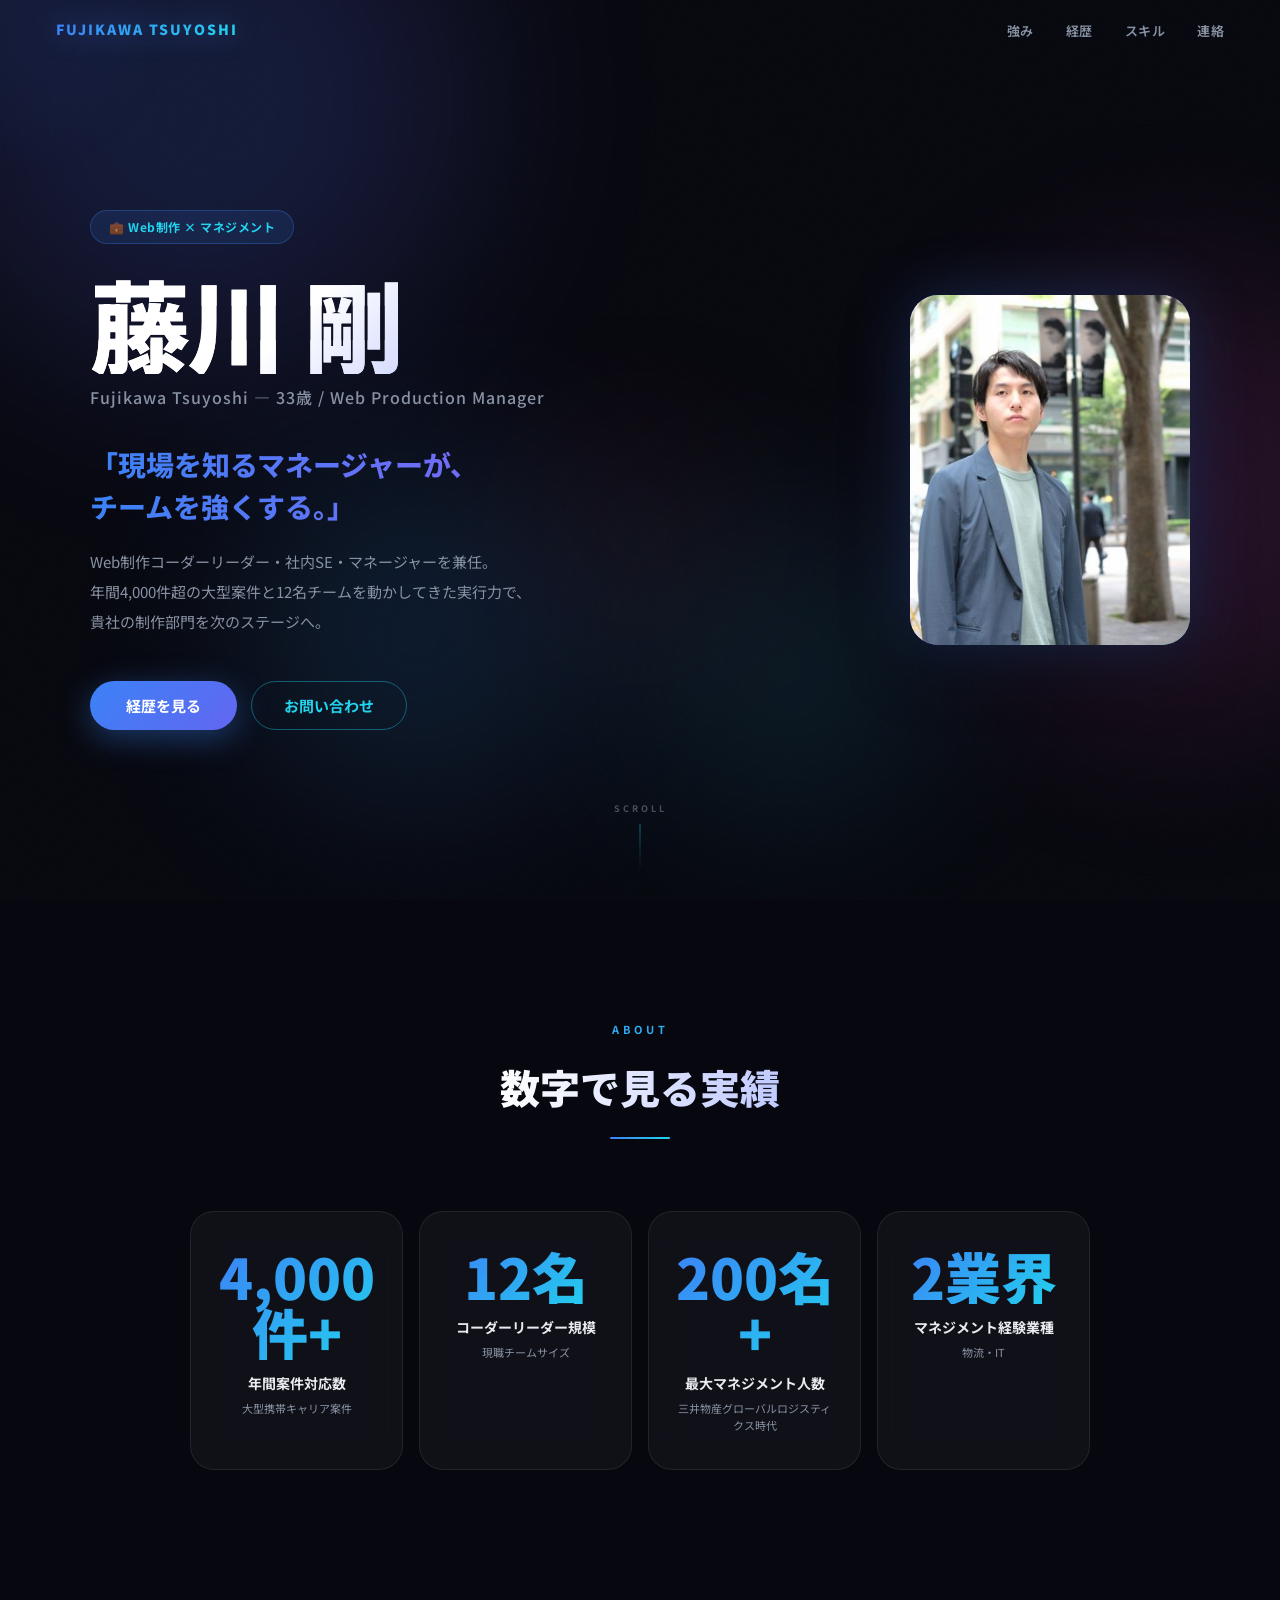
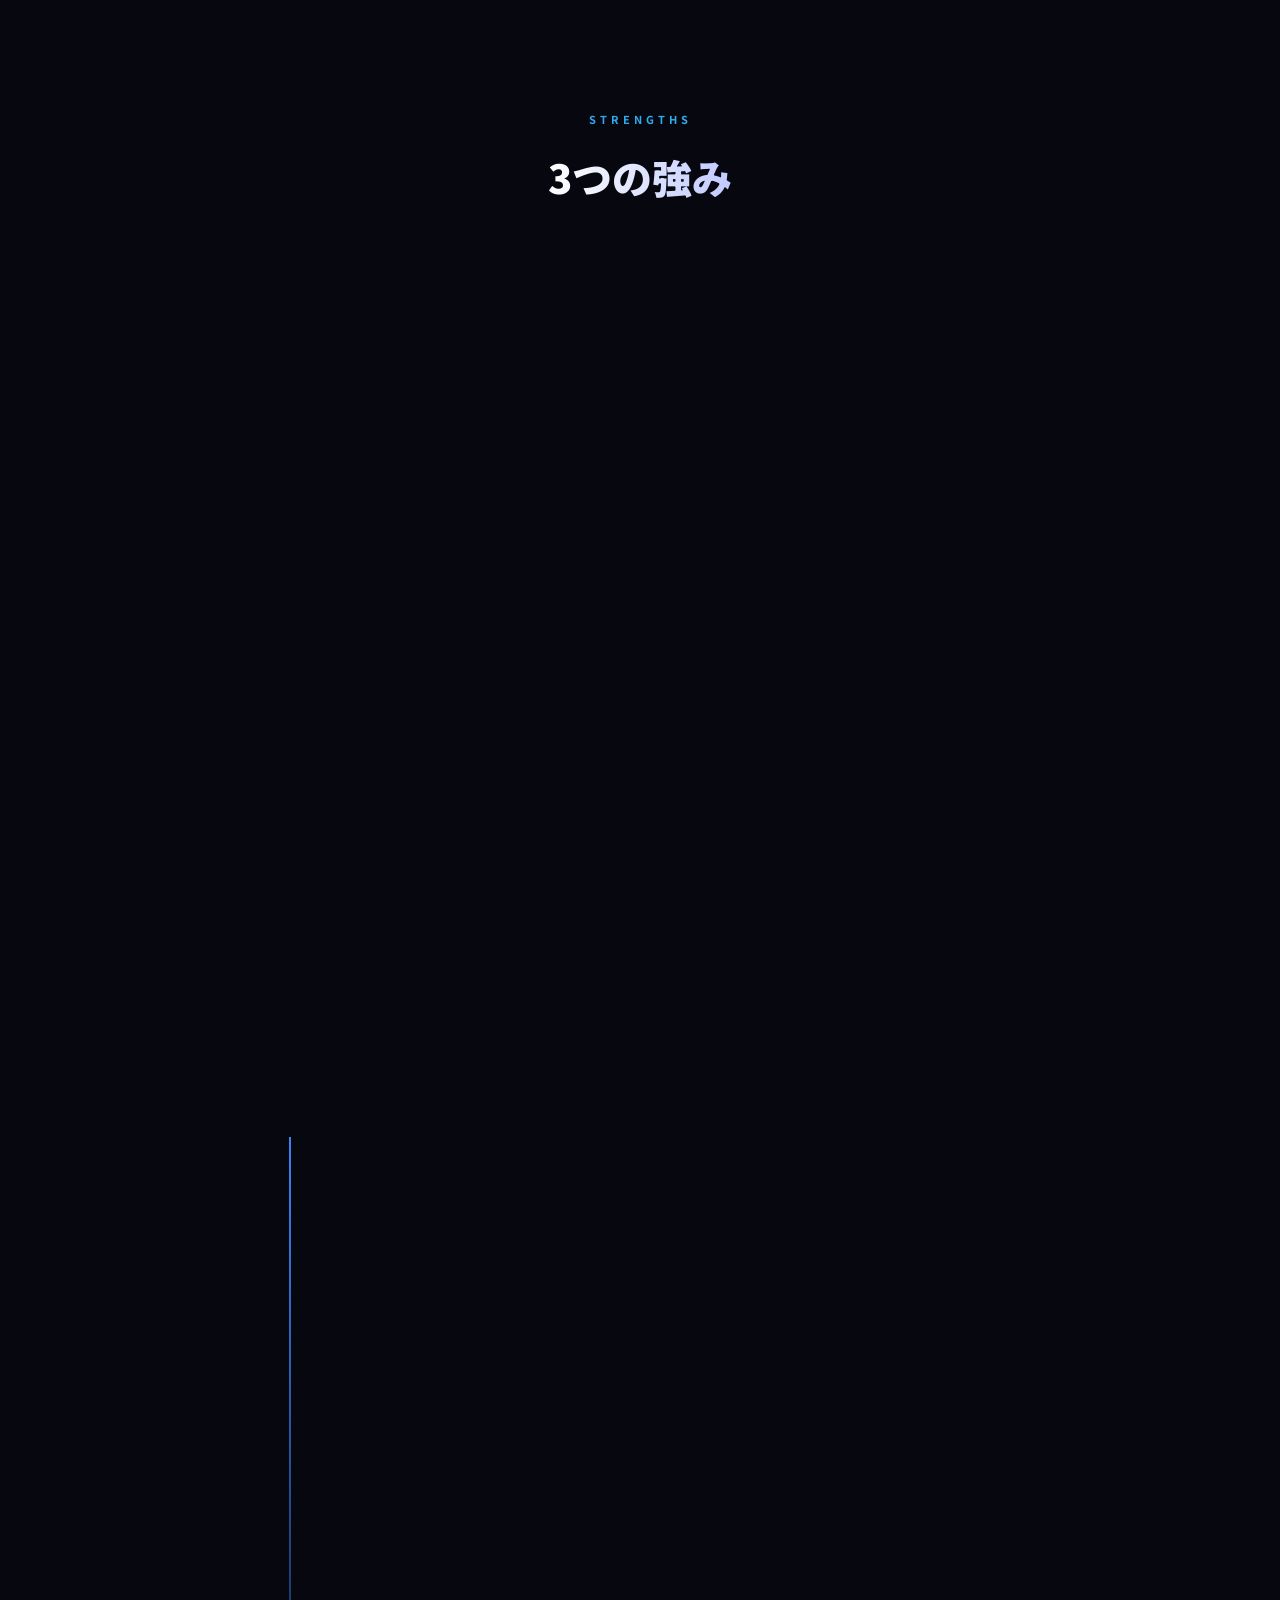
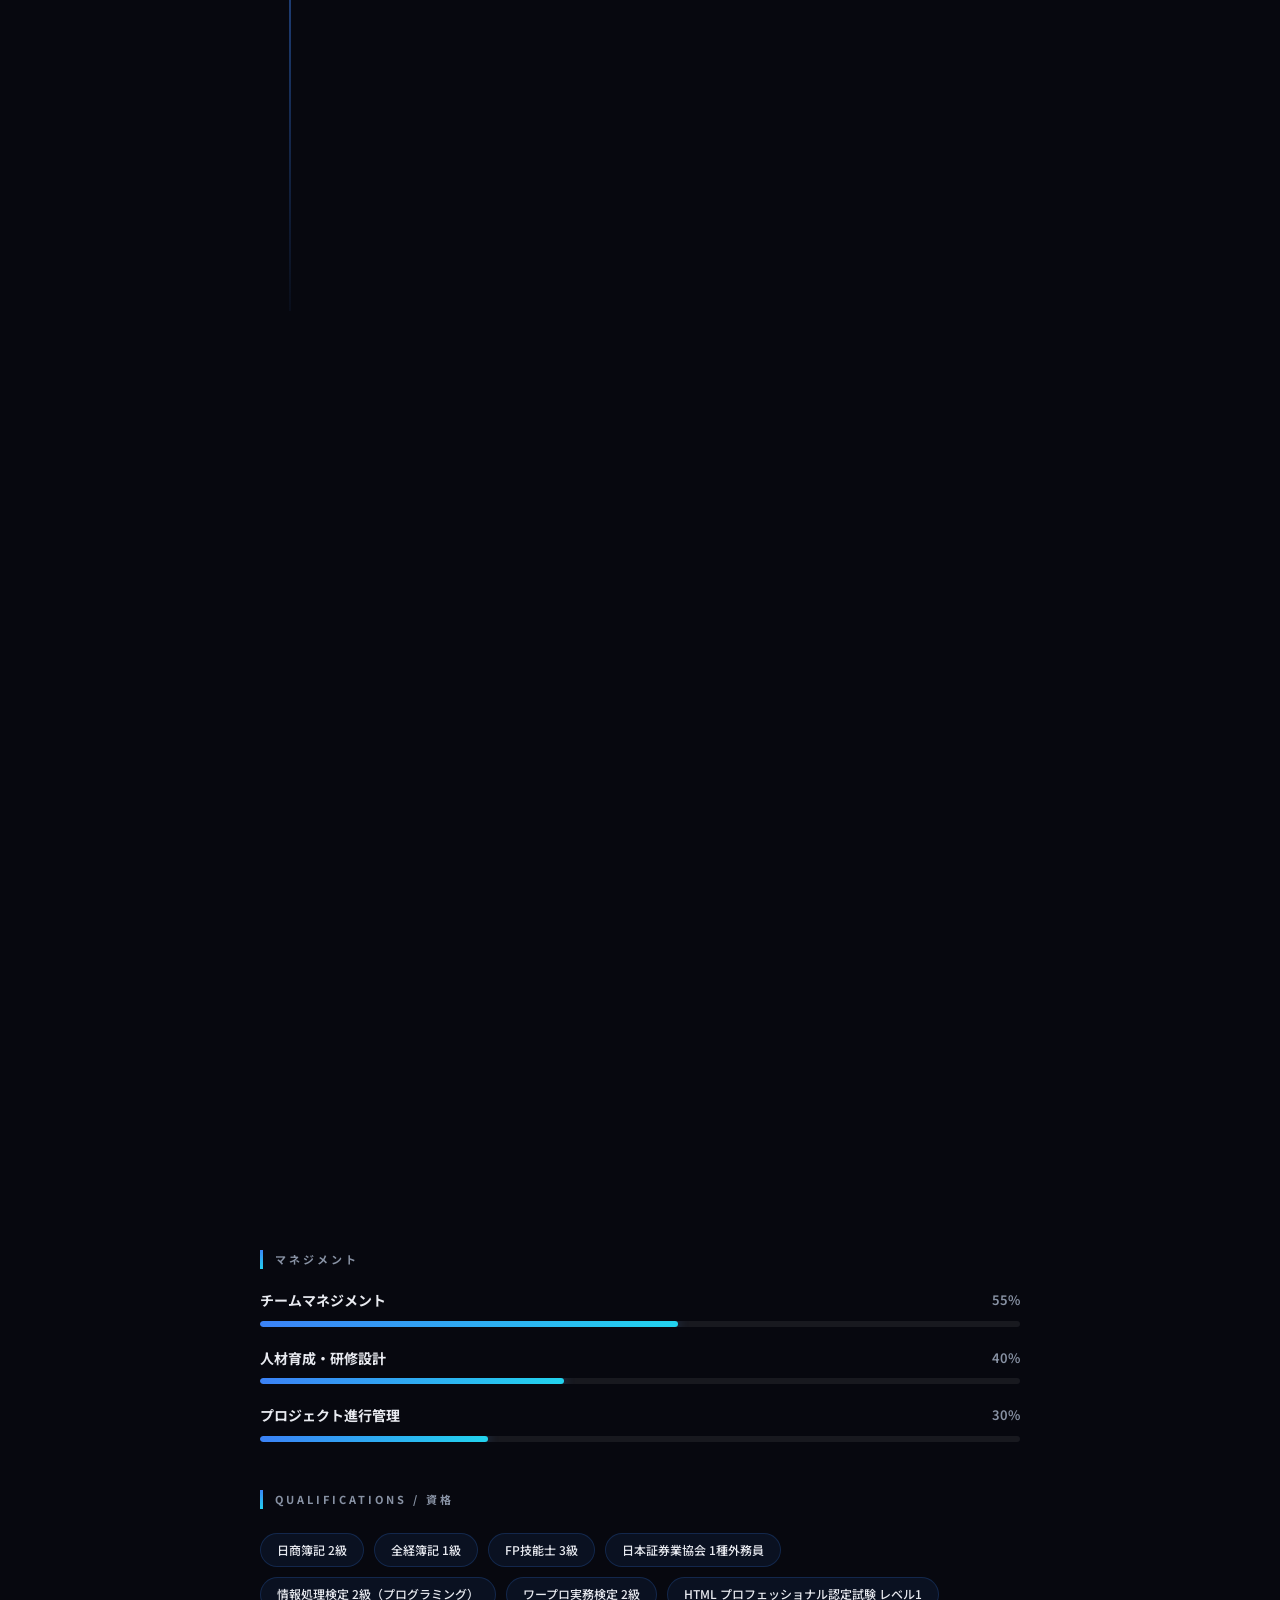
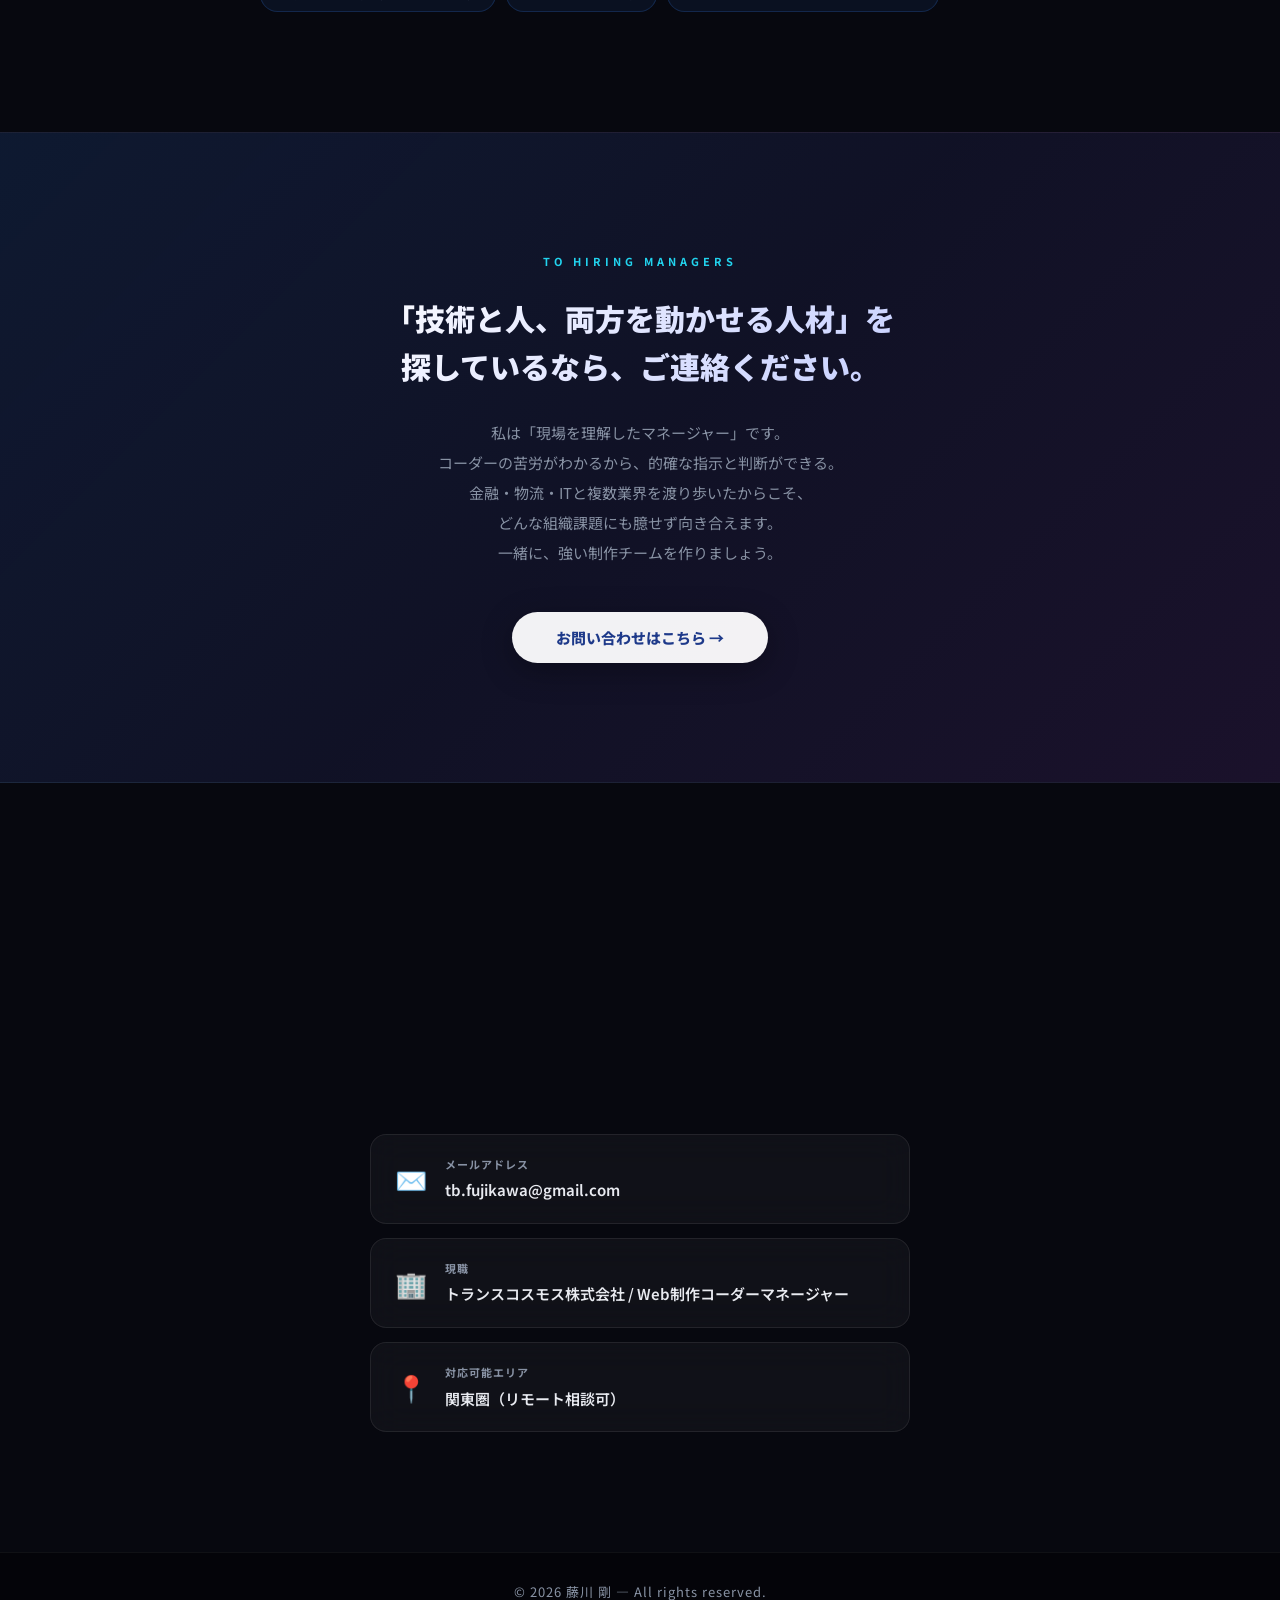
==== commit a090dd7c: "Add files via upload" ====
--- a/index.html
+++ b/index.html
@@ -7,6 +7,18 @@
 <link rel="preconnect" href="https://fonts.googleapis.com">
 <link href="https://fonts.googleapis.com/css2?family=Noto+Sans+JP:wght@400;500;700;900&display=swap" rel="stylesheet">
 <style>
+
+/* ── IMAGE PROTECTION ── */
+img {
+  -webkit-user-select: none;
+  user-select: none;
+  -webkit-touch-callout: none;
+  pointer-events: none;
+}
+.hero-photo-wrap, .btn-primary, .btn-outline, .btn-light, .nav-links button, .hamburger {
+  pointer-events: auto;
+}
+img.interactive { pointer-events: auto; }
 
 /* ── CURSOR GLOW ── */
 .cursor-glow {
@@ -1272,6 +1284,30 @@
   d.style.animation = 'none'; d.style.transform = 'scaleX(0)';
   dividerObs.observe(d);
 });
+
+// ── IMAGE PROTECTION ──
+document.addEventListener('contextmenu', function(e) {
+  if (e.target.tagName === 'IMG' || e.target.closest('.hero-photo-wrap, .hero-photo')) {
+    e.preventDefault(); return false;
+  }
+});
+document.querySelectorAll('img').forEach(function(img) {
+  img.setAttribute('draggable', 'false');
+  img.addEventListener('dragstart', function(e) { e.preventDefault(); return false; });
+  img.addEventListener('mousedown', function(e) { if (e.button !== 0) e.preventDefault(); });
+});
+document.addEventListener('keydown', function(e) {
+  if (e.key === 'PrintScreen') {
+    document.querySelectorAll('img').forEach(function(img) {
+      img.style.visibility = 'hidden';
+    });
+    setTimeout(function() {
+      document.querySelectorAll('img').forEach(function(img) {
+        img.style.visibility = '';
+      });
+    }, 300);
+  }
+});
 </script>
 </body>
 </html>
